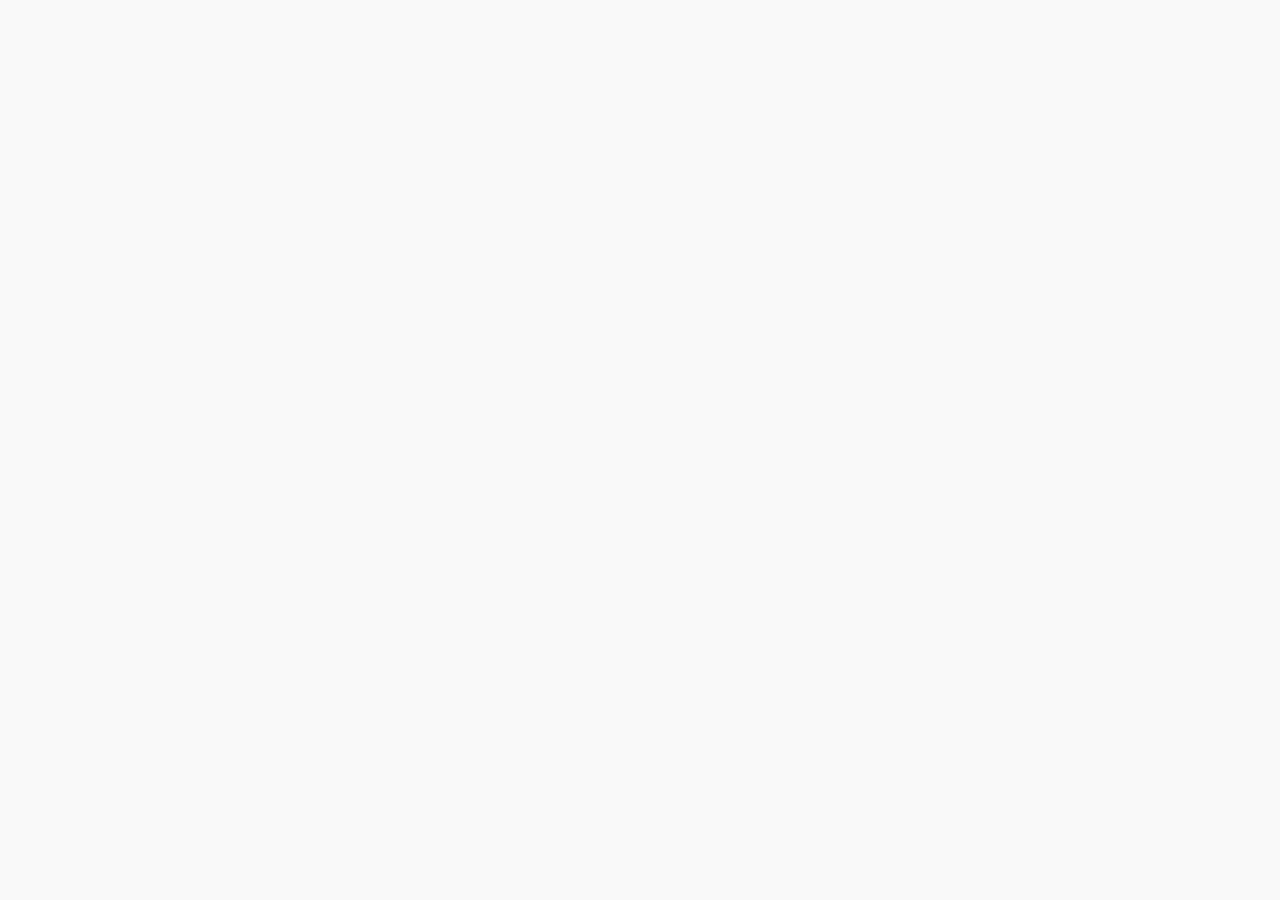
==== index.html @ 77c81c11 "Update index.html" ====
<!DOCTYPE html>
<html lang="es">
    <head>
        <meta charset="utf-8" />
        <meta name="viewport" content="width=device-width, initial-scale=1.0" />
        <title>Catalina Rivera | Portafolio</title>
        <link rel="shortcut icon" type="image/x-icon" href="img/faviconb.ico" />
        <link rel="stylesheet" href="https://cdn.jsdelivr.net/npm/bootstrap@5.0.0/dist/css/bootstrap.min.css" />
        <link href="styles.css" rel="stylesheet" type="text/css" />

    </head>
    <body>
        <div class="loadingcontainer bg-light">
            <div class="row">
                <div class="col-12">
                    <div class="loader">
                        <div class="circle"></div>
                        <div class="circle"></div>
                    </div>
                </div>
            </div>
        </div>
        <main>
            <div class="row bg-light w-100 m-0">
                <!-- Navegador -->
                <div class="col-md-3 px-0">
                    <nav class="w-25 navbar navbar-expand-lg navbar-light flex-column position-fixed">
                        <div class="navbar-links">
                            <a class="navbar-brand px-3 pt-5" href="index.html"><img src="img/Logo.svg" alt="Logo" title="Logo" height="100" class="d-block mx-auto" /></a>
                            <ul class="navbar-nav flex-column pt-5 mt-5 text-center">
                                <li class="nav-item">
                                    <a class="nav-link text-white" href="#">Inicio</a>
                                </li>
                                <li class="nav-item mt-4">
                                    <a class="nav-link text-white" href="#portafolio">Portafolio</a>
                                </li>
                                <li class="nav-item mt-4">
                                    <a class="nav-link text-white" href="#acerca-de-mi">Acerca de mi</a>
                                </li>
                                <li class="nav-item mt-4">
                                    <a class="nav-link text-white" href="#contacto">Contacto</a>
                                </li>
                            </ul>
                            <div class="container contact-icons mt-5">
                                <div class="row py-4 justify-content-center">
                                    <span class="col-2 mx-auto mx-lg-3">
                                        <a href="https://www.behance.net/catarialcazar">
                                            <img src="Recursos/icons/behance.svg" height="30px" width="30px" />
                                        </a>
                                    </span>
                                    <span class="col-2 mx-auto mx-lg-3">
                                        <a href="https://www.instagram.com/meltinaut/">
                                            <img src="Recursos/icons/instagram.svg" height="30px" width="30px" />
                                        </a>
                                    </span>
                                    <span class="col-2 mx-auto mx-lg-3">
                                        <a href="https://www.linkedin.com/in/catarialcazar/">
                                            <img src="Recursos/icons/linkedin.svg" height="30px" width="30px" />
                                        </a>
                                    </span>
                                </div>
                            </div>
                        </div>
                    </nav>
                </div>
                <div class="col p-0">
                    <!-- Header -->
                    <header class="header-container position-relative overflow-hidden">
                        <div class="banner-effect ms-5">
                            <img src="img/slide1.png" alt="banner-image" class="p_img" />
                            <h2 class="display-1 text-white">
                                Hola!<br />
                                Soy <span class="inline">Catari</span>
                            </h2>
                            <a class="page-scroll btn btn-outline-light btn-lg" href="https://drive.google.com/uc?id=1ZjYG-HE2yk3yguzN9bn10FJ-uehwnJP6&export=download">Descargar Cv</a>
                        </div>
                    </header>

                    <!-- Portafolio -->
                    <section>
                        <div class="container">
                            <h2 class="bullet-custom"></h2>
                            <h2 class="display-4 mt-5 ms-5 ps-2">Portafolio</h2>
                            <hr />
                            <div id="portafolio" class="row ps-3">
                                <div class="col-lg-4 col-md-12 mb-4 mb-lg-0">
                                    <div class="transition mb-4">
                                        <div class="btn p-0 position-relative" data-bs-toggle="modal" data-bs-target="#modal-trabajo-1">
                                            <img src="img/cover1.png" class="w-100 shadow-1-strong rounded" />
                                            <div class="overlay-transition">
                                                <div class="overlay-inner-transition">
                                                    <h5 class="mb-0 text-white">Küwü</h5>
                                                    <p>Branding/Diseño de marca</p>
                                                </div>
                                            </div>
                                        </div>
                                    </div>

                                    <div class="transition mb-4">
                                        <div class="btn p-0 position-relative" data-bs-toggle="modal" data-bs-target="#modal-trabajo-2">
                                            <img src="img/cover2.png" class="w-100 shadow-1-strong rounded" />
                                            <div class="overlay-transition">
                                                <div class="overlay-inner-transition">
                                                    <h5 class="mb-0 text-white">La Pecera</h5>
                                                    <p>Cómic animado</p>
                                                </div>
                                            </div>
                                        </div>
                                    </div>
                                </div>

                                <div class="col-lg-4 mb-4 mb-lg-0">
                                    <div class="transition mb-4">
                                        <div class="btn p-0 position-relative" data-bs-toggle="modal" data-bs-target="#modal-trabajo-3">
                                            <img src="img/cover3.png" class="w-100 shadow-1-strong rounded" />
                                            <div class="overlay-transition">
                                                <div class="overlay-inner-transition">
                                                    <h5 class="mb-0 text-white">Factory Nine</h5>
                                                    <p>Diseño de packaging</p>
                                                </div>
                                            </div>
                                        </div>
                                    </div>

                                    <div class="transition mb-4">
                                        <div class="btn p-0 position-relative" data-bs-toggle="modal" data-bs-target="#modal-trabajo-4">
                                            <img src="img/cover4.png" class="w-100 shadow-1-strong rounded" />
                                            <div class="overlay-transition">
                                                <div class="overlay-inner-transition">
                                                    <h5 class="mb-0 text-white">Factory Nine</h5>
                                                    <p>Motion graphics y redes sociales</p>
                                                </div>
                                            </div>
                                        </div>
                                    </div>
                                </div>

                                <div class="col-lg-4 mb-4 mb-lg-0">
                                    <div class="transition mb-4">
                                        <div class="btn p-0 position-relative" data-bs-toggle="modal" data-bs-target="#modal-trabajo-5">
                                            <img src="img/cover5.jpg" class="w-100 shadow-1-strong rounded" />
                                            <div class="overlay-transition">
                                                <div class="overlay-inner-transition">
                                                    <h5 class="mb-0 text-white">Proyecto editorial</h5>
                                                    <p>e infografías</p>
                                                </div>
                                            </div>
                                        </div>
                                    </div>

                                    <div class="transition mb-4">
                                        <div class="btn p-0 position-relative" data-bs-toggle="modal" data-bs-target="#modal-trabajo-6">
                                            <img src="img/cover6.png" class="w-100 shadow-1-strong rounded" />
                                            <div class="overlay-transition">
                                                <div class="overlay-inner-transition">
                                                    <h5 class="mb-0 text-white">Ilustraciones</h5>
                                                    <p>y proyectos personales</p>
                                                </div>
                                            </div>
                                        </div>
                                    </div>
                                </div>
                            </div>
                        </div>
                    </section>

                    <!-- Modal para el trabajo 1 -->
                    <div class="modal fade" id="modal-trabajo-1" tabindex="-1" aria-labelledby="modal-trabajo-1-label" aria-hidden="true">
                        <div class="modal-dialog modal-lg">
                            <div class="modal-content">
                                <div class="modal-header">
                                    <h4 class="modal-title display-6" id="modal-trabajo-1-label">Küwü - Manos con memoria</h4>
                                    <button type="button" class="btn-close" data-bs-dismiss="modal" aria-label="Close"></button>
                                </div>
                                <div class="container modal-body p-5">
                                    <div class="row">
                                        <div class="col-md-6">
                                            <img src="img/cover1.png" class="img-fluid" alt="Trabajo 1" />
                                        </div>
                                        <div class="col-md-6">
                                            <h5 class="my-1 text-muted">Proyecto editorial universitario</h5>

                                            <p class="text">
                                                Trabajo desarrollado a partir de la marca de alfarería nativa mapuche Küwü (ex Antü). A partir de los requerimientos expuestos por la emprendedora, se desarrolla una propuesta de identidad de
                                                marca. A continuación se muestran las piezas del proyecto en las que se tuvo mayor incidencia.
                                            </p>
                                        </div>
                                    </div>
                                    <h5 class="my-4 text-muted">Imágenes del proyecto</h5>

                                    <div class="mb-3">
                                        <img src="img/001.png" class="img-fluid" alt="Trabajo 1 Imagen 1" />
                                    </div>
                                    <div class="mb-3">
                                        <img src="img/002.png" class="img-fluid" alt="Trabajo 1 Imagen 2" />
                                    </div>
                                </div>
                            </div>
                        </div>
                    </div>

                    <div class="modal fade" id="modal-trabajo-2" tabindex="-1" aria-labelledby="modal-trabajo-2-label" aria-hidden="true">
                        <div class="modal-dialog modal-lg">
                            <div class="modal-content">
                                <div class="modal-header">
                                    <h4 class="modal-title display-6" id="modal-trabajo-2-label">La Pecera</h4>
                                    <button type="button" class="btn-close" data-bs-dismiss="modal" aria-label="Close"></button>
                                </div>
                                <div class="container modal-body p-5">
                                    <div class="row">
                                        <div class="col-md-6">
                                            <video width="100%" autoplay muted loop>
                                                <source src="img/003.mp4" type="video/mp4" />
                                                Your browser does not support the video tag.
                                            </video>
                                        </div>
                                        <div class="col-md-6">
                                            <h5 class="my-1 text-muted">Proyecto de cómic universitario</h5>

                                            <p class="text">
                                                Trabajo desarrollado a partir de los conceptos de ficción y no-ficción, a través de los que se buscó expresar la perspectiva personal de lo vivido durante el 2020 en pandemia, representado en
                                                un cómic con elementos animados.
                                            </p>
                                        </div>
                                    </div>
                                    <h5 class="my-4 text-muted">Imágenes del proyecto</h5>

                                    <div class="mb-3">
                                        <video width="100%" autoplay muted loop>
                                            <source src="img/004.mp4" type="video/mp4" />
                                            Your browser does not support the video tag.
                                        </video>
                                    </div>
                                    <div class="mb-3">
                                        <video width="100%" autoplay muted loop>
                                            <source src="img/005.mp4" type="video/mp4" />
                                            Your browser does not support the video tag.
                                        </video>
                                    </div>
                                    <div class="mb-3">
                                        <video width="100%" autoplay muted loop>
                                            <source src="img/006.mp4" type="video/mp4" />
                                            Your browser does not support the video tag.
                                        </video>
                                    </div>
                                    <div class="mb-3">
                                        <img src="img/007.png" class="img-fluid" alt="Trabajo 1 Imagen 2" />
                                    </div>
                                </div>
                            </div>
                        </div>
                    </div>

                    <div class="modal fade" id="modal-trabajo-3" tabindex="-1" aria-labelledby="modal-trabajo-3-label" aria-hidden="true">
                        <div class="modal-dialog modal-lg">
                            <div class="modal-content">
                                <div class="modal-header">
                                    <h4 class="modal-title display-6" id="modal-trabajo-3-label">Práctica en Factory Nine</h4>
                                    <button type="button" class="btn-close" data-bs-dismiss="modal" aria-label="Close"></button>
                                </div>
                                <div class="container modal-body p-5">
                                    <div class="row">
                                        <div class="col-md-6">
                                            <video width="100%" autoplay muted loop>
                                                <source src="img/008.mp4" type="video/mp4" />
                                                Your browser does not support the video tag.
                                            </video>
                                        </div>
                                        <div class="col-md-6">
                                            <h5 class="my-1 text-muted">Rediseños de packaging</h5>

                                            <p class="text">
                                                Trabajos desarrollados durante mi práctica laboral en el área de marketing y comunicaciones de Factory Nine. Se me encargó rediseños para packaging de helados/postres, stickers para sellar
                                                productos o distinguir el producto en casos festivos, y el diseño de bolsas de papel parte de un convenio con Rappi. Se espera que en un futuro cercano estos packaging inicien su circulación.
                                            </p>
                                        </div>
                                    </div>
                                    <h5 class="my-4 text-muted">Imágenes del proyecto</h5>

                                    <div class="mb-3">
                                        <img src="img/010.png" class="img-fluid" alt="Trabajo 1 Imagen 1" />
                                    </div>
                                    <div class="mb-3">
                                        <img src="img/009.png" class="img-fluid" alt="Trabajo 1 Imagen 1" />
                                    </div>
                                </div>
                            </div>
                        </div>
                    </div>

                    <div class="modal fade" id="modal-trabajo-4" tabindex="-1" aria-labelledby="modal-trabajo-4-label" aria-hidden="true">
                        <div class="modal-dialog modal-lg">
                            <div class="modal-content">
                                <div class="modal-header">
                                    <h4 class="modal-title display-6" id="modal-trabajo-4-label">Práctica en Factory Nine</h4>
                                    <button type="button" class="btn-close" data-bs-dismiss="modal" aria-label="Close"></button>
                                </div>
                                <div class="container modal-body p-5">
                                    <div class="row">
                                        <div class="col-md-6">
                                            <img src="img/cover4.png" class="img-fluid" alt="Trabajo 1 Imagen 1" />
                                        </div>
                                        <div class="col-md-6">
                                            <h5 class="my-1 text-muted">Motion graphics y redes sociales</h5>

                                            <p class="text">
                                                Trabajos desarrollados durante mi práctica laboral en el área de marketing y comunicaciones de Factory Nine. Se me encargó el desarrollo de contenido gráfico para redes sociales, con un
                                                enfásis en videos, animación y motion graphics; además de crear una cortina con el logo de la empresa animado, para ser colocado al final de futuros videos, publicidad o comunicados. <br />
                                                A continuación se encuentra un video compilatorio de los trabajos destacados.
                                            </p>
                                        </div>
                                    </div>
                                    <h5 class="my-4 text-muted">Video del proyecto</h5>

                                    <div class="mb-3">
                                        <div class="container col-12 ratio ratio-16x9">
                                            <iframe src="https://drive.google.com/file/d/1t39yCwUgyTmv0RSAk0nbfWg_qdiB8z0e/preview" allow="autoplay"></iframe>
                                        </div>
                                    </div>
                                </div>
                            </div>
                        </div>
                    </div>

                    <div class="modal fade" id="modal-trabajo-5" tabindex="-1" aria-labelledby="modal-trabajo-5-label" aria-hidden="true">
                        <div class="modal-dialog modal-lg">
                            <div class="modal-content">
                                <div class="modal-header">
                                    <h4 class="modal-title display-6" id="modal-trabajo-5-label">Otros proyectos destacados</h4>
                                    <button type="button" class="btn-close" data-bs-dismiss="modal" aria-label="Close"></button>
                                </div>
                                <div class="container modal-body p-5">
                                    <div class="row">
                                        <div class="col-md-6">
                                            <img src="img/cover5.jpg" class="img-fluid" alt="Trabajo 1" />
                                        </div>
                                        <div class="col-md-6">
                                            <h5 class="my-1 text-muted">Proyecto editorial universitario</h5>

                                            <p class="text">
                                                Trabajo desarrollado a partir del concepto de “proyección”. Se ideó una trama/concepto de ciencia ficción, imaginando un futuro lejano pero no imposible, en que la humanidad se ve obligada a
                                                abandonar su hogar, ahora inhabitable, para adentrarse en lo desconocido. A partir de esto se desarrolló un esbozo del diseño editorial e ilustraciones que tendría este hipotético libro.
                                            </p>
                                        </div>
                                    </div>
                                    <h5 class="my-4 text-muted">Imágenes del proyecto</h5>
                                    <div class="mb-3">
                                        <img src="img/012.png" class="img-fluid" alt="Trabajo 1 Imagen 1" />
                                    </div>
                                    <div class="mb-3">
                                        <img src="img/013.png" class="img-fluid" alt="Trabajo 1 Imagen 1" />
                                    </div>
                                    <h5 class="my-4 text-muted">infografías</h5>
                                    <div class="mb-3">
                                        <img src="img/015.jpg" class="img-fluid" alt="Trabajo 1 Imagen 2" />
                                    </div>
                                    <div class="mb-3">
                                        <img src="img/016.png" class="img-fluid" alt="Trabajo 1 Imagen 2" />
                                    </div>
                                </div>
                            </div>
                        </div>
                    </div>

                    <div class="modal fade" id="modal-trabajo-6" tabindex="-1" aria-labelledby="modal-trabajo-6-label" aria-hidden="true">
                        <div class="modal-dialog modal-lg">
                            <div class="modal-content">
                                <div class="modal-header">
                                    <h4 class="modal-title display-6" id="modal-trabajo-6-label">Ilustraciones y más</h4>
                                    <button type="button" class="btn-close" data-bs-dismiss="modal" aria-label="Close"></button>
                                </div>
                                <div class="container modal-body p-5">
                                    <div class="row">
                                        <div class="col-md-6">
                                            <video width="100%" autoplay muted loop>
                                                <source src="img/017.mp4" type="video/mp4" />
                                                Your browser does not support the video tag.
                                            </video>
                                        </div>
                                        <div class="col-md-6">
                                            <p class="text">
                                                Trabajos desarrollados durante mi tiempo libre, con conceptos y personajes propios. Varían desde trabajos universitarios como diseño de personajes, algunas ilustraciones análogas y digitales,
                                                y un par de ejemplos de mis proyectos personales, que consisten principalmente de extractos de videos musicales reimaginados y reanimados con mis personajes.
                                            </p>
                                        </div>
                                    </div>
                                    <h5 class="my-4 text-muted">Imágenes del proyecto</h5>
                                    <div class="mb-3">
                                        <img src="img/019.png" class="img-fluid" alt="Trabajo 1 Imagen 2" />
                                    </div>
                                    <div class="mb-3">
                                        <img src="img/018.jpg" class="img-fluid" alt="Trabajo 1 Imagen 2" />
                                    </div>
                                    <div class="mb-3">
                                        <img src="img/020.png" class="img-fluid" alt="Trabajo 1 Imagen 2" />
                                    </div>
                                    <div class="mb-3">
                                        <img src="img/022.png" class="img-fluid" alt="Trabajo 1 Imagen 2" />
                                    </div>
                                    <div class="mb-3">
                                        <div class="container col-12 ratio ratio-16x9">
                                            <iframe src="https://drive.google.com/file/d/17O5859XUB6R3ffR7wSGOPlQOO7heVIp6/preview" allow="autoplay"></iframe>
                                        </div>
                                    </div>
                                    <div class="mb-3">
                                        <div class="container col-12 ratio ratio-16x9">
                                            <iframe src="https://drive.google.com/file/d/1EqAM3IgO2qhwOR9n1rZfqKi3NkHud9KW/preview" allow="autoplay"></iframe>
                                        </div>
                                    </div>
                                </div>
                            </div>
                        </div>
                    </div>

                    <!-- Acerca de mi -->
                    <section id="acerca-de-mi" class="px-5 my-5">
                        <div class="container">
                            <div class="row">
                                <div class="col-md-4">
                                    <img src="img/foto-perfil.png" alt="Foto de perfil" class="img-fluid rounded" />
                                </div>
                                <div class="col-md-8 ps-5">
                                    <h2 class="bullet-custom2"></h2>
                                    <h2 class="display-4 ps-5">Acerca de mi</h2>
                                    <hr />
                                    <p class="ps-5 pe-2">
                                        Estudiante de Diseño con mención en Visualidad y Medios. Formada en la creación de productos digitales y su implementación física o audiovisual.
                                        <br />
                                        Tengo un gran interés en el diseño web y la ilustración, siempre estoy dispuesta a aprender nuevas técnicas e incursionar en nuevas áreas de la disciplina.
                                    </p>
                                </div>
                            </div>
                        </div>
                        <div class="container p-5">
                            <div class="row">
                                <div class="col-md-5">
                                    <h4>Formación</h4>
                                    <h5>2019 - Actualidad</h5>
                                    <p>
                                        Diseño, mención en Visualidad y Medios.<br />
                                        Universidad de Chile
                                    </p>
                                </div>
                                <div class="col-md-7">
                                    <h4>Experiencia</h4>
                                    <h5>Enero - Marzo 2023</h5>
                                    <p>
                                        Práctica laboral en el área de marketing y comunicaciones de Factory Nine.<br />
                                        Responsable del rediseño de packagings y de la creación de piezas gráficas asociadas a diferentes campañas publicitarias.
                                    </p>
                                </div>
                            </div>
                        </div>
                    </section>

                    <!-- Contacto -->
                    <section class="col text-white mb-5 px-4" id="contacto">
                        <div class="col-md-11 bg-custom">
                            <div class="container">
                                <div class="row">
                                    <div class="col-lg-6 pt-5">
                                        <img src="img/foto-footer.gif" class="d-block img-fluid p-1" />
                                    </div>
                                    <div class="col-lg-6">
                                        <div class="col-12 my-auto">
                                            <h2 class="bullet-custom3"></h2>
                                            <h1 class="display-3 pt-3">Contacto</h1>
                                            <hr id="hr2" />
                                            <div class="justify-content-center pe-5">
                                                <p>¿Tienes un proyecto increíble en mente? ¿Quizás una idea que aún no toma forma? Comunícate conmigo y lo resolveremos juntos!</p>
                                                <br />
                                                <a class="row" href="https://api.whatsapp.com/send/?phone=%2B56997133514&text=Hola%21%20Vengo%20de%20tu%20portafolio&app_absent=0">
                                                    <img class="col-2" src="Recursos/icons/whatsapp.svg" height="45px" width="50px" />
                                                    <h6 class="col pt-2">+569 97133514</h6>
                                                </a>
                                                <a class="row mt-4" href="mailto:catyrivera2000@gmail.com?subject=Acerca%20de%20tu%20portafolio">
                                                    <img class="col-2" src="Recursos/icons/envelope.svg" height="37px" width="50px" />
                                                    <h6 class="col pt-1">catari.alcazar@gmail.com</h6>
                                                </a>
                                            </div>
                                        </div>
                                    </div>
                                </div>
                            </div>
                        </div>
                    </section>
                </div>
            </div>
        </main>
        <script src="scripts.js"></script>
    </body>
</html>
---- styles.css ----
/*--------------------------------------------------------------
# Loading screen
--------------------------------------------------------------*/
main {
    opacity: 0;
    display: none;
    transition: opacity 2s ease-in;
}

.loadingcontainer {
    display: flex;
    height: 100vh;
    justify-content: center;
    align-items: center;
}

.loader {
    animation: rotate 3s linear infinite;
    height: 50px;
    transform-origin: bottom center;
    position: absolute;
}

@keyframes rotate {
    to {
        transform: rotate(360deg);
    }
}

.circle {
    animation: grow 1.5s linear infinite;
    background-color: #9bb2f2;
    border-radius: 50%;
    display: inline-block;
    margin: -10px;
    height: 40px;
    width: 40px;
    transform: scale(0);
}

.circle:nth-of-type(2) {
    animation-delay: 0.75s;
    background-color: #f0809e;
}

@keyframes grow {
    50% {
        transform: scale(1);
    }
}
/*--------------------------------------------------------------
# General
--------------------------------------------------------------*/
@font-face {
    font-family: "Allenoire";
    src: url("Recursos/fonts/AllenoireFont.otf");
}

@font-face {
    font-family: "Gotham";
    src: url("Recursos/fonts/GothamMedium.ttf");
}

@font-face {
    font-family: "Gothambold";
    src: url("Recursos/fonts/GothamBold.ttf");
}

@font-face {
    font-family: "Gothambolditalic";
    src: url("Recursos/fonts/GothamBoldItalic.ttf");
}

:root {
    --bs-font-sans-serif: "Allenoire" !important;
}

body {
    color: #414656;
}

p {
    font-family: "Gotham";
    text-align: justify;
}

h2 {
    color: #9db6f1;
}

a {
    color: #fff;
    text-decoration: none;
    font: 1.5rem "Gothambold";
}

a:hover {
    color: #f2a0ae !important;
}

/*****************************************/
/*         Titles decoration             */
/*****************************************/

.bullet-custom,
.bullet-custom2,
.bullet-custom3 {
    display: list-item;
    list-style-type: "✦";
    width: 10%;
    position: relative;
    top: 9rem;
    left: 3rem;
    z-index: 20;
}

.bullet-custom2 {
    top: 6.5rem;
    left: 2.5rem;
    z-index: 20;
}

.bullet-custom3 {
    top: 7.5rem;
    left: -0.5rem;
    z-index: 20;
    color: #fff;
}

.bullet-custom,
.bullet-custom2,
.bullet-custom3::marker {
    font-size: 3rem;
}

hr {
    border: 2px solid #9db6f1;
    opacity: 1;
    width: 25rem;
    margin: 0;
    margin-bottom: 5rem;
    margin-left: 3rem;
    border-radius: 5px;
}

#hr2 {
    border: 2px solid #fff;
    opacity: 1;
    width: 25rem;
    margin: 0;
    margin-bottom: 2.5rem;
    border-radius: 5px;
}

/*--------------------------------------------------------------
# Navigation
--------------------------------------------------------------*/
.navbar-links {
    display: flex;
    flex-direction: column;
    align-items: center;
}

.navbar {
    height: 100vh;
    background-color: #9db6f1;
}

@media (max-width: 61.999rem) {
    .offcanvas-collapse {
        position: fixed;
        top: 3.5rem; /* Height of navbar */
        bottom: 0;
        left: 100%;
        width: 100%;
        overflow-y: auto;
        visibility: hidden;
        transition: transform 0.3s ease-in-out, visibility 0.3s ease-in-out;
    }
    .offcanvas-collapse.open {
        visibility: visible;
        transform: translateX(-100%);
    }
}

/*--------------------------------------------------------------
# Header
--------------------------------------------------------------*/
.header-container {
    background-image: url(img/Header-bg.png);
    background-size: cover;
    height: 100vh;
    padding-top: 12vh;
}

.banner-effect h2 {
    position: absolute;
    top: 7rem;
    left: 5vw;
    z-index: 10;
    animation-duration: 1.2s;
    animation-fill-mode: both;
    animation-name: slideInRight;
}

.banner-effect .p_img {
    display: block;
    width: auto;
    height: 46vw;
    position: absolute;
    top: 1.875rem;
    right: 1.25rem;
    z-index: 20;
    animation-duration: 1.2s;
    animation-fill-mode: both;
    animation-name: fadeInLeft;
}

.banner-effect .page-scroll {
    display: block;
    position: absolute;
    letter-spacing: 0.313rem;
    top: 22rem;
    left: 12%;
    background-color: #fff;
    color: #9db6f1;
    z-index: 10;
    animation-duration: 1.2s;
    animation-fill-mode: both;
    animation-name: slideInRight;
}

.banner-effect .page-scroll:hover {
    color: #f2a0ae;
}

/*****************************************/
/*             Animation                 */
/*****************************************/
@-webkit-keyframes fadeInLeft {
    from {
        opacity: 0;
        -webkit-transform: translate3d(-100%, 0, 0);
        transform: translate3d(-100%, 0, 0);
    }

    to {
        opacity: 1;
        -webkit-transform: translate3d(0, 0, 0);
        transform: translate3d(0, 0, 0);
    }
}

@keyframes fadeInLeft {
    from {
        opacity: 0;
        -webkit-transform: translate3d(-100%, 0, 0);
        transform: translate3d(-100%, 0, 0);
    }

    to {
        opacity: 1;
        -webkit-transform: translate3d(0, 0, 0);
        transform: translate3d(0, 0, 0);
    }
}

.fadeInLeft {
    -webkit-animation-name: fadeInLeft;
    animation-name: fadeInLeft;
}

@-webkit-keyframes slideInRight {
    from {
        opacity: 0;
        -webkit-transform: translate3d(100%, 0, 0);
        transform: translate3d(100%, 0, 0);
        visibility: visible;
    }

    to {
        opacity: 1;
        -webkit-transform: translate3d(0, 0, 0);
        transform: translate3d(0, 0, 0);
    }
}

@keyframes slideInRight {
    from {
        opacity: 0;
        -webkit-transform: translate3d(100%, 0, 0);
        transform: translate3d(100%, 0, 0);
        visibility: visible;
    }

    to {
        opacity: 1;
        -webkit-transform: translate3d(0, 0, 0);
        transform: translate3d(0, 0, 0);
    }
}

.slideInRight {
    -webkit-animation-name: slideInRight;
    animation-name: slideInRight;
}

/*****************************************/
/*           Highlight style             */
/*****************************************/

.inline {
    position: relative;
}
.inline:after {
    content: "";
    display: inline-block;
    position: absolute;
    width: calc(100% + 8px);
    height: 100%;
    z-index: -1;
    transform: rotate(-2deg);
    top: 0;
    left: 0;
    background: linear-gradient(to top, #fe9dba 50%, transparent 50%);
    animation: 0.5s highlight 1.8s 1 normal forwards;
    opacity: 0;
}

@keyframes highlight {
    0% {
        width: 0;
    }

    20% {
        width: 0;
    }

    100% {
        width: 100%;
        opacity: 1;
    }
}

/*--------------------------------------------------------------
# Portfolio gallery
--------------------------------------------------------------*/
.overlay-inner-transition p {
    text-align: center;
}

.overlay-transition::before {
    position: absolute;
    content: "";
    height: 100%;
    width: 100%;
    border-radius: 0.313rem;
    background: #9db6f1;
    left: 0;
    top: 0;
    -webkit-transform: scaleX(0);
    transform: scaleX(0);
    -webkit-transform-origin: left;
    transform-origin: left;
    transition: 0.2s ease-in;
}

.overlay-transition::after {
    position: absolute;
    content: "";
    height: 100%;
    width: 100%;
    border-radius: 0.313rem;
    background: #f2a0ae;
    left: 0;
    top: 0;
    -webkit-transform: scaleX(0);
    transform: scaleX(0);
    -webkit-transform-origin: left;
    transform-origin: left;
    transition: 0.2s ease-in;
}

.overlay-transition .overlay-inner-transition {
    position: absolute;
    left: 0;
    right: 0;
    top: 50%;
    -webkit-transform: translateY(-50%);
    transform: translateY(-50%);
    z-index: 1;
}

.overlay-transition .overlay-inner-transition h5 {
    -webkit-transform: translateX(-2.5rem);
    transform: translateX(-2.5rem);
    opacity: 0;
    transition: 0.2s ease;
    transition-delay: 0s;
}

.overlay-transition .overlay-inner-transition p {
    color: #fff;
    -webkit-transform: translateX(-1rem);
    transform: translateX(-1rem);
    opacity: 0;
    transition: 0.2s ease;
    transition-delay: 0s;
}

.transition:hover .overlay-transition::before {
    -webkit-transform: scaleX(1);
    transform: scaleX(1);
}

.transition:hover .overlay-transition::after {
    -webkit-transform: scaleX(1);
    transform: scaleX(1);
    transition-delay: 0.3s;
}

.transition:hover .overlay-inner-transition h5 {
    -webkit-transform: translateX(0);
    transform: translateX(0);
    opacity: 1;
    transition-delay: 0.4s;
}

.transition:hover .overlay-inner-transition p {
    -webkit-transform: translateX(0);
    transform: translateX(0);
    opacity: 1;
    transition-delay: 0.5s;
}

/*--------------------------------------------------------------
# About me
--------------------------------------------------------------*/
.col-md-4 > img {
    width: 90%;
    padding-top: 20%;
}

h4 {
    font: 2rem "Gothambold";
    color: #f2a0ae;
    margin-bottom: 2.5rem;
}

h5 {
    font-family: "Gothambolditalic";
}

/*--------------------------------------------------------------
# Contact
--------------------------------------------------------------*/

.bg-custom {
    margin: auto;
    background-image: url(img/contact-bg.png);
    background-repeat: no-repeat;
    border-radius: 40px;
}

h6 {
    font-size: 1.4rem;
}
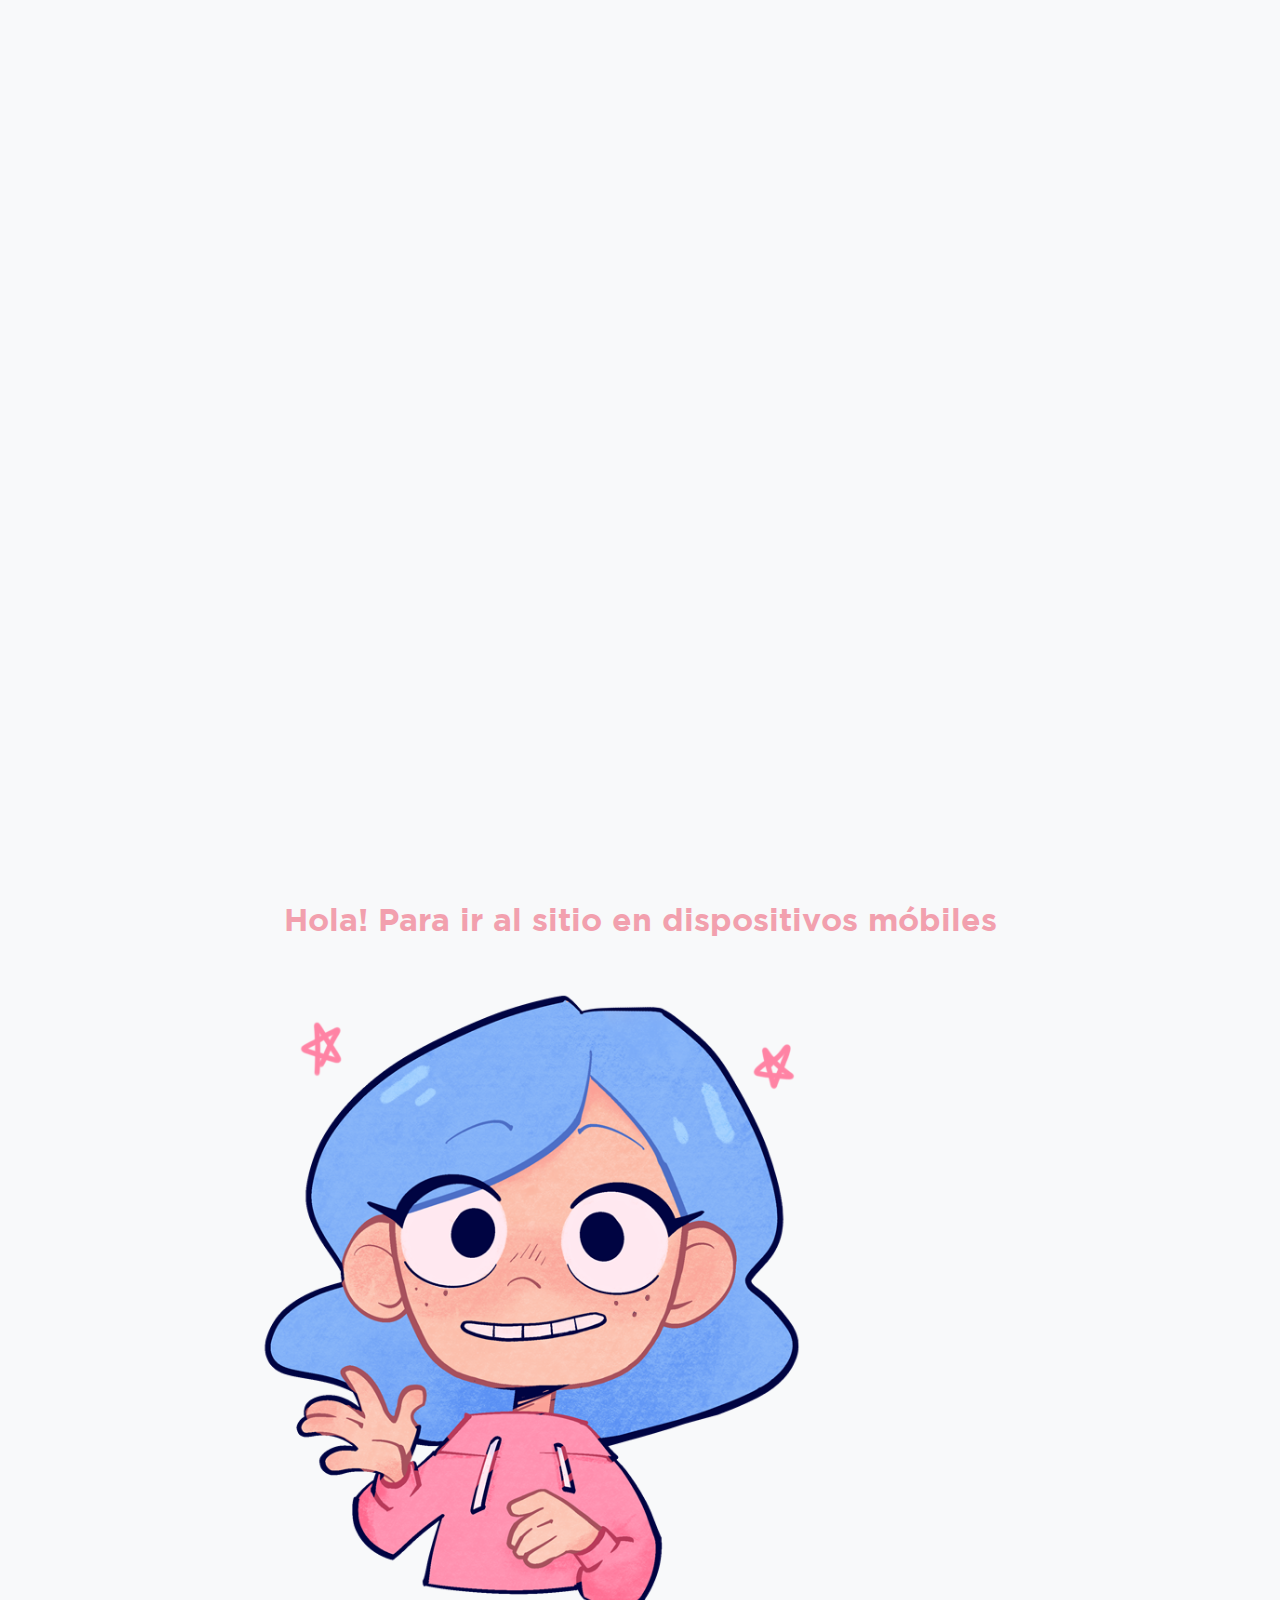
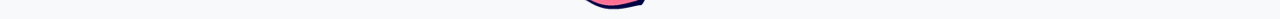
==== commit ea17e650: "Add files via upload" ====
--- a/index.html
+++ b/index.html
@@ -9,8 +9,8 @@
         <link href="styles.css" rel="stylesheet" type="text/css" />
 
     </head>
-    <body>
-        <div class="loadingcontainer bg-light">
+    <body class="bg-light">
+        <div class="loadingcontainer">
             <div class="row">
                 <div class="col-12">
                     <div class="loader">
@@ -20,11 +20,18 @@
                 </div>
             </div>
         </div>
+        <div class="hidepc">
+        <div class="container text-center">
+            <h4>Hola! Para ir al sitio en dispositivos móbiles</h4>
+            <img src="img/imgmobile.png" alt="mobile-img" style="width: 50%;"/>
+            <a class="cv-btn btn btn-outline-light btn-lg" href="mobile.html">✦ Ingresa aquí ✦</a>
+        </div>
+        </div>
         <main>
-            <div class="row bg-light w-100 m-0">
+            <div class="row w-100 m-0">
                 <!-- Navegador -->
-                <div class="col-md-3 px-0">
-                    <nav class="w-25 navbar navbar-expand-lg navbar-light flex-column position-fixed">
+                <div class="col-2 px-0">
+                    <nav class="w-auto navbar navbar-expand-lg navbar-light flex-column position-fixed">
                         <div class="navbar-links">
                             <a class="navbar-brand px-3 pt-5" href="index.html"><img src="img/Logo.svg" alt="Logo" title="Logo" height="100" class="d-block mx-auto" /></a>
                             <ul class="navbar-nav flex-column pt-5 mt-5 text-center">
@@ -63,7 +70,7 @@
                         </div>
                     </nav>
                 </div>
-                <div class="col p-0">
+                <div class="col-10 p-0">
                     <!-- Header -->
                     <header class="header-container position-relative overflow-hidden">
                         <div class="banner-effect ms-5">
@@ -72,99 +79,97 @@
                                 Hola!<br />
                                 Soy <span class="inline">Catari</span>
                             </h2>
-                            <a class="page-scroll btn btn-outline-light btn-lg" href="https://drive.google.com/uc?id=1ZjYG-HE2yk3yguzN9bn10FJ-uehwnJP6&export=download">Descargar Cv</a>
+                            <a class="page-scroll btn btn-outline-light btn-lg py-0" href=#portafolio>▼</a>
                         </div>
                     </header>
 
                     <!-- Portafolio -->
-                    <section>
-                        <div class="container">
-                            <h2 class="bullet-custom"></h2>
-                            <h2 class="display-4 mt-5 ms-5 ps-2">Portafolio</h2>
-                            <hr />
-                            <div id="portafolio" class="row ps-3">
-                                <div class="col-lg-4 col-md-12 mb-4 mb-lg-0">
-                                    <div class="transition mb-4">
-                                        <div class="btn p-0 position-relative" data-bs-toggle="modal" data-bs-target="#modal-trabajo-1">
-                                            <img src="img/cover1.png" class="w-100 shadow-1-strong rounded" />
-                                            <div class="overlay-transition">
-                                                <div class="overlay-inner-transition">
-                                                    <h5 class="mb-0 text-white">Küwü</h5>
-                                                    <p>Branding/Diseño de marca</p>
-                                                </div>
-                                            </div>
-                                        </div>
-                                    </div>
-
-                                    <div class="transition mb-4">
-                                        <div class="btn p-0 position-relative" data-bs-toggle="modal" data-bs-target="#modal-trabajo-2">
-                                            <img src="img/cover2.png" class="w-100 shadow-1-strong rounded" />
-                                            <div class="overlay-transition">
-                                                <div class="overlay-inner-transition">
-                                                    <h5 class="mb-0 text-white">La Pecera</h5>
-                                                    <p>Cómic animado</p>
-                                                </div>
-                                            </div>
-                                        </div>
-                                    </div>
-                                </div>
-
-                                <div class="col-lg-4 mb-4 mb-lg-0">
-                                    <div class="transition mb-4">
-                                        <div class="btn p-0 position-relative" data-bs-toggle="modal" data-bs-target="#modal-trabajo-3">
-                                            <img src="img/cover3.png" class="w-100 shadow-1-strong rounded" />
-                                            <div class="overlay-transition">
-                                                <div class="overlay-inner-transition">
-                                                    <h5 class="mb-0 text-white">Factory Nine</h5>
-                                                    <p>Diseño de packaging</p>
-                                                </div>
-                                            </div>
-                                        </div>
-                                    </div>
-
-                                    <div class="transition mb-4">
-                                        <div class="btn p-0 position-relative" data-bs-toggle="modal" data-bs-target="#modal-trabajo-4">
-                                            <img src="img/cover4.png" class="w-100 shadow-1-strong rounded" />
-                                            <div class="overlay-transition">
-                                                <div class="overlay-inner-transition">
-                                                    <h5 class="mb-0 text-white">Factory Nine</h5>
-                                                    <p>Motion graphics y redes sociales</p>
-                                                </div>
-                                            </div>
-                                        </div>
-                                    </div>
-                                </div>
-
-                                <div class="col-lg-4 mb-4 mb-lg-0">
-                                    <div class="transition mb-4">
-                                        <div class="btn p-0 position-relative" data-bs-toggle="modal" data-bs-target="#modal-trabajo-5">
-                                            <img src="img/cover5.jpg" class="w-100 shadow-1-strong rounded" />
-                                            <div class="overlay-transition">
-                                                <div class="overlay-inner-transition">
-                                                    <h5 class="mb-0 text-white">Proyecto editorial</h5>
-                                                    <p>e infografías</p>
-                                                </div>
-                                            </div>
-                                        </div>
-                                    </div>
-
-                                    <div class="transition mb-4">
-                                        <div class="btn p-0 position-relative" data-bs-toggle="modal" data-bs-target="#modal-trabajo-6">
-                                            <img src="img/cover6.png" class="w-100 shadow-1-strong rounded" />
-                                            <div class="overlay-transition">
-                                                <div class="overlay-inner-transition">
-                                                    <h5 class="mb-0 text-white">Ilustraciones</h5>
-                                                    <p>y proyectos personales</p>
-                                                </div>
-                                            </div>
-                                        </div>
-                                    </div>
-                                </div>
-                            </div>
-                        </div>
-                    </section>
-
-                    <!-- Modal para el trabajo 1 -->
+                    <div class="container px-5 mb-5">
+                        <h2 class="bullet-custom"></h2>
+                        <h2 class="display-4 mt-5 ms-5 ps-2">Portafolio</h2>
+                        <hr />
+                        <div id="portafolio" class="row ps-3">
+                            <div class="col-lg-4 col-md-12 mb-4 mb-lg-0">
+                                <div class="transition mb-4">
+                                    <div class="btn p-0 position-relative" data-bs-toggle="modal" data-bs-target="#modal-trabajo-1">
+                                        <img src="img/cover1.png" class="w-100 shadow-1-strong rounded" />
+                                        <div class="overlay-transition">
+                                            <div class="overlay-inner-transition">
+                                                <h5 class="mb-0 text-white">Küwü</h5>
+                                                <p>Branding/Diseño de marca</p>
+                                            </div>
+                                        </div>
+                                    </div>
+                                </div>
+
+                                <div class="transition mb-4">
+                                    <div class="btn p-0 position-relative" data-bs-toggle="modal" data-bs-target="#modal-trabajo-2">
+                                        <img src="img/cover2.png" class="w-100 shadow-1-strong rounded" />
+                                        <div class="overlay-transition">
+                                            <div class="overlay-inner-transition">
+                                                <h5 class="mb-0 text-white">La Pecera</h5>
+                                                <p>Cómic animado</p>
+                                            </div>
+                                        </div>
+                                    </div>
+                                </div>
+                            </div>
+
+                            <div class="col-lg-4 mb-4 mb-lg-0">
+                                <div class="transition mb-4">
+                                    <div class="btn p-0 position-relative" data-bs-toggle="modal" data-bs-target="#modal-trabajo-3">
+                                        <img src="img/cover3.png" class="w-100 shadow-1-strong rounded" />
+                                        <div class="overlay-transition">
+                                            <div class="overlay-inner-transition">
+                                                <h5 class="mb-0 text-white">Factory Nine</h5>
+                                                <p>Diseño de packaging</p>
+                                            </div>
+                                        </div>
+                                    </div>
+                                </div>
+
+                                <div class="transition mb-4">
+                                    <div class="btn p-0 position-relative" data-bs-toggle="modal" data-bs-target="#modal-trabajo-4">
+                                        <img src="img/cover4.png" class="w-100 shadow-1-strong rounded" />
+                                        <div class="overlay-transition">
+                                            <div class="overlay-inner-transition">
+                                                <h5 class="mb-0 text-white">Factory Nine</h5>
+                                                <p>Motion graphics y redes sociales</p>
+                                            </div>
+                                        </div>
+                                    </div>
+                                </div>
+                            </div>
+
+                            <div class="col-lg-4 mb-4 mb-lg-0">
+                                <div class="transition mb-4">
+                                    <div class="btn p-0 position-relative" data-bs-toggle="modal" data-bs-target="#modal-trabajo-5">
+                                        <img src="img/cover5.jpg" class="w-100 shadow-1-strong rounded" />
+                                        <div class="overlay-transition">
+                                            <div class="overlay-inner-transition">
+                                                <h5 class="mb-0 text-white">Proyecto editorial</h5>
+                                                <p>e infografías</p>
+                                            </div>
+                                        </div>
+                                    </div>
+                                </div>
+
+                                <div class="transition mb-4">
+                                    <div class="btn p-0 position-relative" data-bs-toggle="modal" data-bs-target="#modal-trabajo-6">
+                                        <img src="img/cover6.png" class="w-100 shadow-1-strong rounded" />
+                                        <div class="overlay-transition">
+                                            <div class="overlay-inner-transition">
+                                                <h5 class="mb-0 text-white">Ilustraciones</h5>
+                                                <p>y proyectos personales</p>
+                                            </div>
+                                        </div>
+                                    </div>
+                                </div>
+                            </div>
+                        </div>
+                    </div>
+
+                    <!-- Modal para los trabajos -->
                     <div class="modal fade" id="modal-trabajo-1" tabindex="-1" aria-labelledby="modal-trabajo-1-label" aria-hidden="true">
                         <div class="modal-dialog modal-lg">
                             <div class="modal-content">
@@ -413,7 +418,7 @@
                     </div>
 
                     <!-- Acerca de mi -->
-                    <section id="acerca-de-mi" class="px-5 my-5">
+                    <section id="acerca-de-mi" class="px-5 mb-5 pt-0">
                         <div class="container">
                             <div class="row">
                                 <div class="col-md-4">
@@ -423,38 +428,87 @@
                                     <h2 class="bullet-custom2"></h2>
                                     <h2 class="display-4 ps-5">Acerca de mi</h2>
                                     <hr />
-                                    <p class="ps-5 pe-2">
+                                    <p class="pe-2">
                                         Estudiante de Diseño con mención en Visualidad y Medios. Formada en la creación de productos digitales y su implementación física o audiovisual.
                                         <br />
                                         Tengo un gran interés en el diseño web y la ilustración, siempre estoy dispuesta a aprender nuevas técnicas e incursionar en nuevas áreas de la disciplina.
                                     </p>
-                                </div>
-                            </div>
-                        </div>
-                        <div class="container p-5">
-                            <div class="row">
-                                <div class="col-md-5">
-                                    <h4>Formación</h4>
-                                    <h5>2019 - Actualidad</h5>
-                                    <p>
-                                        Diseño, mención en Visualidad y Medios.<br />
-                                        Universidad de Chile
-                                    </p>
-                                </div>
-                                <div class="col-md-7">
-                                    <h4>Experiencia</h4>
-                                    <h5>Enero - Marzo 2023</h5>
-                                    <p>
-                                        Práctica laboral en el área de marketing y comunicaciones de Factory Nine.<br />
-                                        Responsable del rediseño de packagings y de la creación de piezas gráficas asociadas a diferentes campañas publicitarias.
-                                    </p>
+                                    <div class="row">
+                                        <div class="col-md-5">
+                                            <h5>Formación</h5>
+                                            <p>
+                                                2019 - Actualidad</br>
+                                                Diseño, mención en Visualidad y Medios.
+                                                Universidad de Chile
+                                            </p>
+                                        </div>
+                                        <div class="col-md-7">
+                                            <h5>Experiencia</h5>
+                                            <p>
+                                                Enero - Marzo 2023</br>
+                                                Práctica laboral en el área de marketing y comunicaciones de Factory Nine.
+                                            </p>
+                                        </div>
+                                    </div>
+                                    <a class="cv-btn btn btn-lg" href="https://drive.google.com/uc?id=1ZjYG-HE2yk3yguzN9bn10FJ-uehwnJP6&export=download">Descargar cv</a>
+                                </div>
+                            </div>
+                            <h4 class="mt-3">Habilidades</h4>
+                            <div class="row my-3 px-2" id="skills2">
+                                <div class="col-4">
+                                    <h5>Ilustración</h5>
+                                    <div class="progress">
+                                        <div class="progress-bar" role="progressbar" aria-valuenow="0" aria-valuemin="0" aria-valuemax="100" style="width: 90%;">
+                                            <span id="current-progress"></span>
+                                        </div>
+                                    </div>
+                                </div>
+                                <div class="col-4">
+                                    <h5>Diseño vectorial</h5>
+                                    <div class="progress">
+                                        <div class="progress-bar" role="progressbar" aria-valuenow="0" aria-valuemin="0" aria-valuemax="100" style="width: 75%;">
+                                            <span id="current-progress"></span>
+                                        </div>
+                                    </div>
+                                </div>
+                                <div class="col-4">
+                                    <h5>Motion graphics y animación</h5>
+                                    <div class="progress">
+                                        <div class="progress-bar" role="progressbar" aria-valuenow="0" aria-valuemin="0" aria-valuemax="100" style="width: 50%;">
+                                            <span id="current-progress"></span>
+                                        </div>
+                                    </div>
+                                </div>
+                                <div class="col-4 my-5">
+                                    <h5>Edición de videos</h5>
+                                    <div class="progress">
+                                        <div class="progress-bar" role="progressbar" aria-valuenow="0" aria-valuemin="0" aria-valuemax="100" style="width: 45%;">
+                                            <span id="current-progress"></span>
+                                        </div>
+                                    </div>
+                                </div>
+                                <div class="col-4 my-5">
+                                    <h5>Front-End HTML / CSS</h5>
+                                    <div class="progress">
+                                        <div class="progress-bar" role="progressbar" aria-valuenow="0" aria-valuemin="0" aria-valuemax="100" style="width: 30%;">
+                                            <span id="current-progress"></span>
+                                        </div>
+                                    </div>
+                                </div>
+                                <div class="col-4 my-5">
+                                    <h5>Diseño UI / UX</h5>
+                                    <div class="progress">
+                                        <div class="progress-bar" role="progressbar" aria-valuenow="0" aria-valuemin="0" aria-valuemax="100" style="width: 25%;">
+                                            <span id="current-progress"></span>
+                                        </div>
+                                    </div>
                                 </div>
                             </div>
                         </div>
                     </section>
 
                     <!-- Contacto -->
-                    <section class="col text-white mb-5 px-4" id="contacto">
+                    <section class="text-white mb-5 px-4" id="contacto">
                         <div class="col-md-11 bg-custom">
                             <div class="container">
                                 <div class="row">
@@ -488,5 +542,6 @@
             </div>
         </main>
         <script src="scripts.js"></script>
+        <script src="https://cdn.jsdelivr.net/npm/bootstrap@5.3.0-alpha3/dist/js/bootstrap.bundle.min.js" integrity="sha384-ENjdO4Dr2bkBIFxQpeoTz1HIcje39Wm4jDKdf19U8gI4ddQ3GYNS7NTKfAdVQSZe" crossorigin="anonymous"></script>
     </body>
 </html>
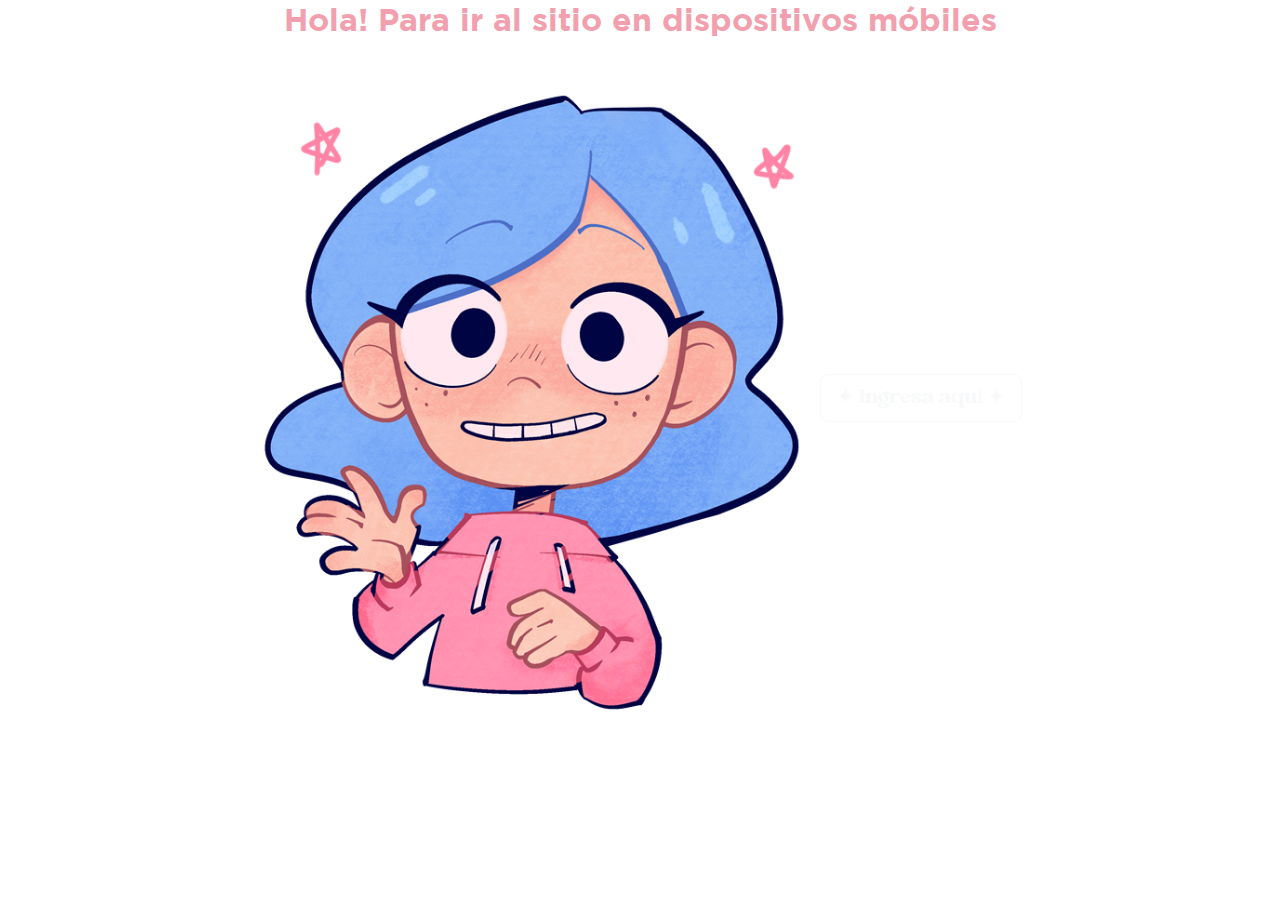
==== commit 875d171a: "Update index.html" ====
--- a/index.html
+++ b/index.html
@@ -9,17 +9,6 @@
         <link href="styles.css" rel="stylesheet" type="text/css" />
 
     </head>
-    <body class="bg-light">
-        <div class="loadingcontainer">
-            <div class="row">
-                <div class="col-12">
-                    <div class="loader">
-                        <div class="circle"></div>
-                        <div class="circle"></div>
-                    </div>
-                </div>
-            </div>
-        </div>
         <div class="hidepc">
         <div class="container text-center">
             <h4>Hola! Para ir al sitio en dispositivos móbiles</h4>
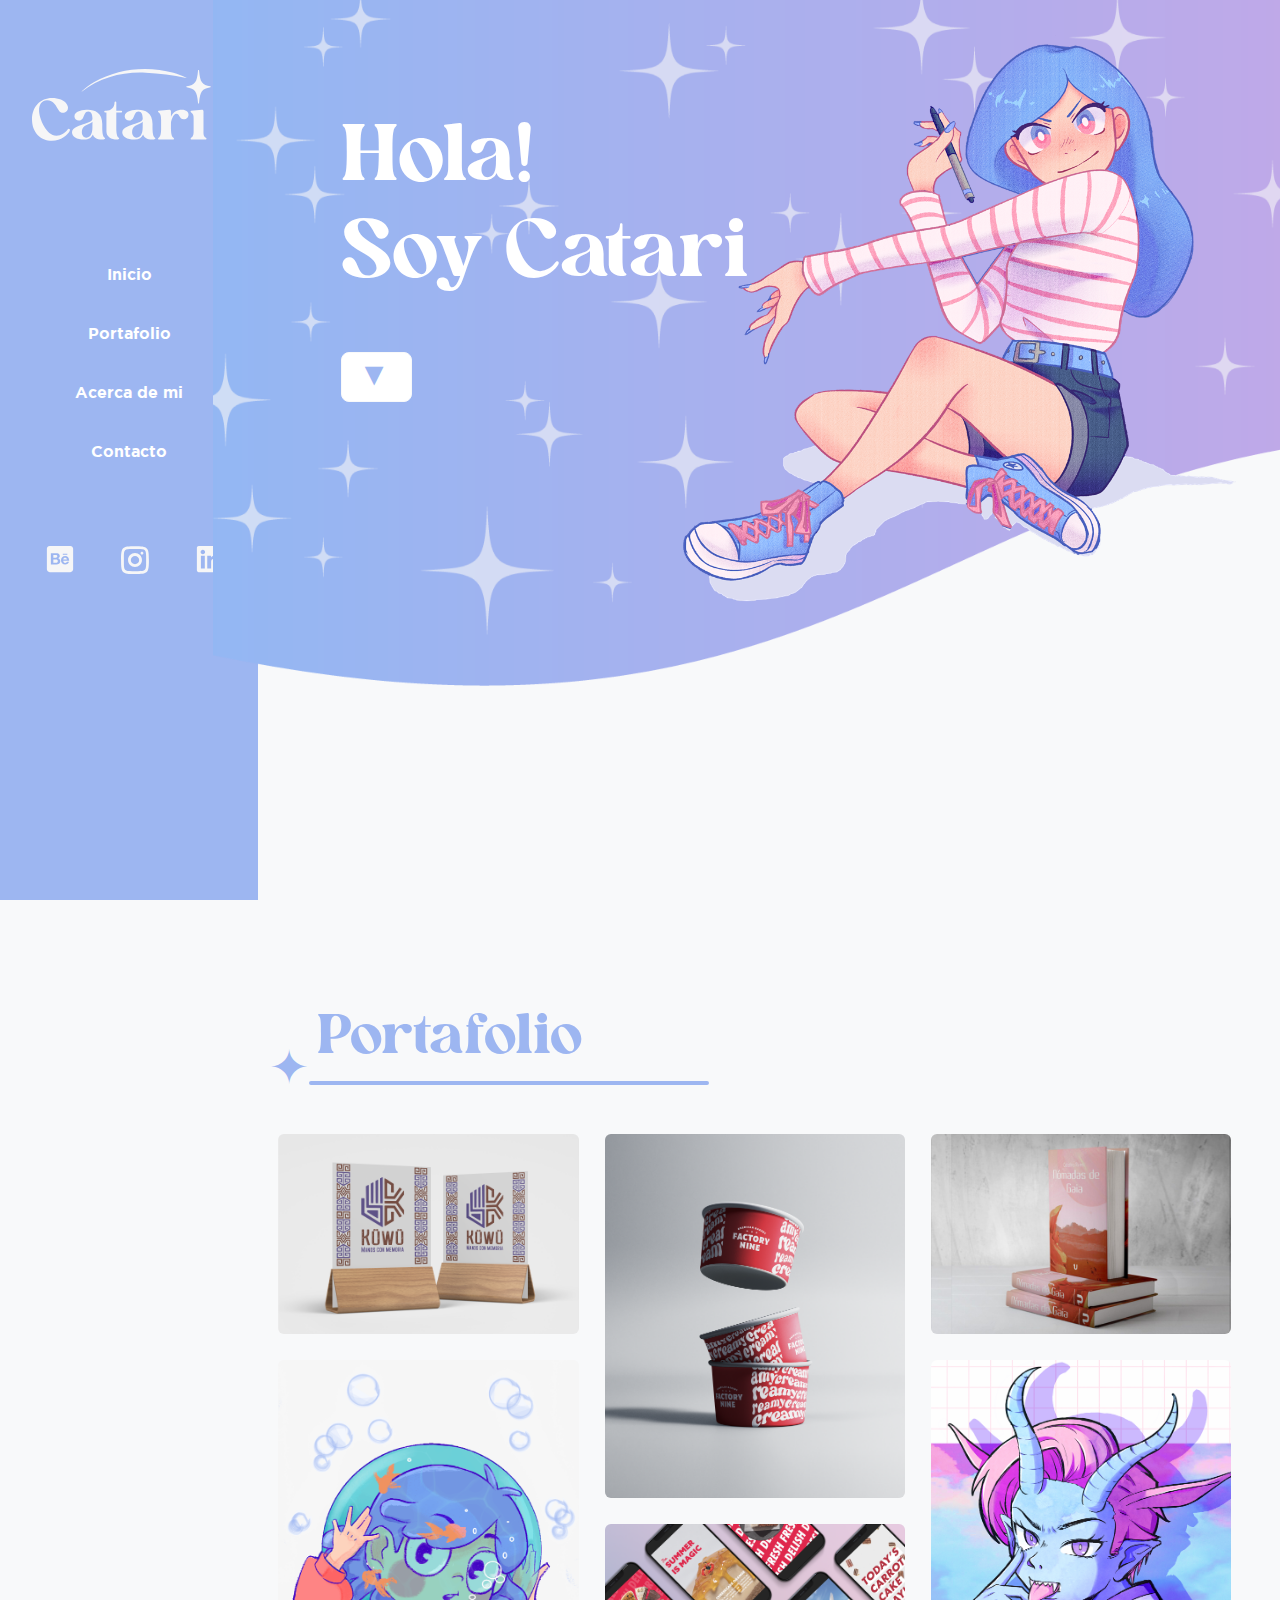
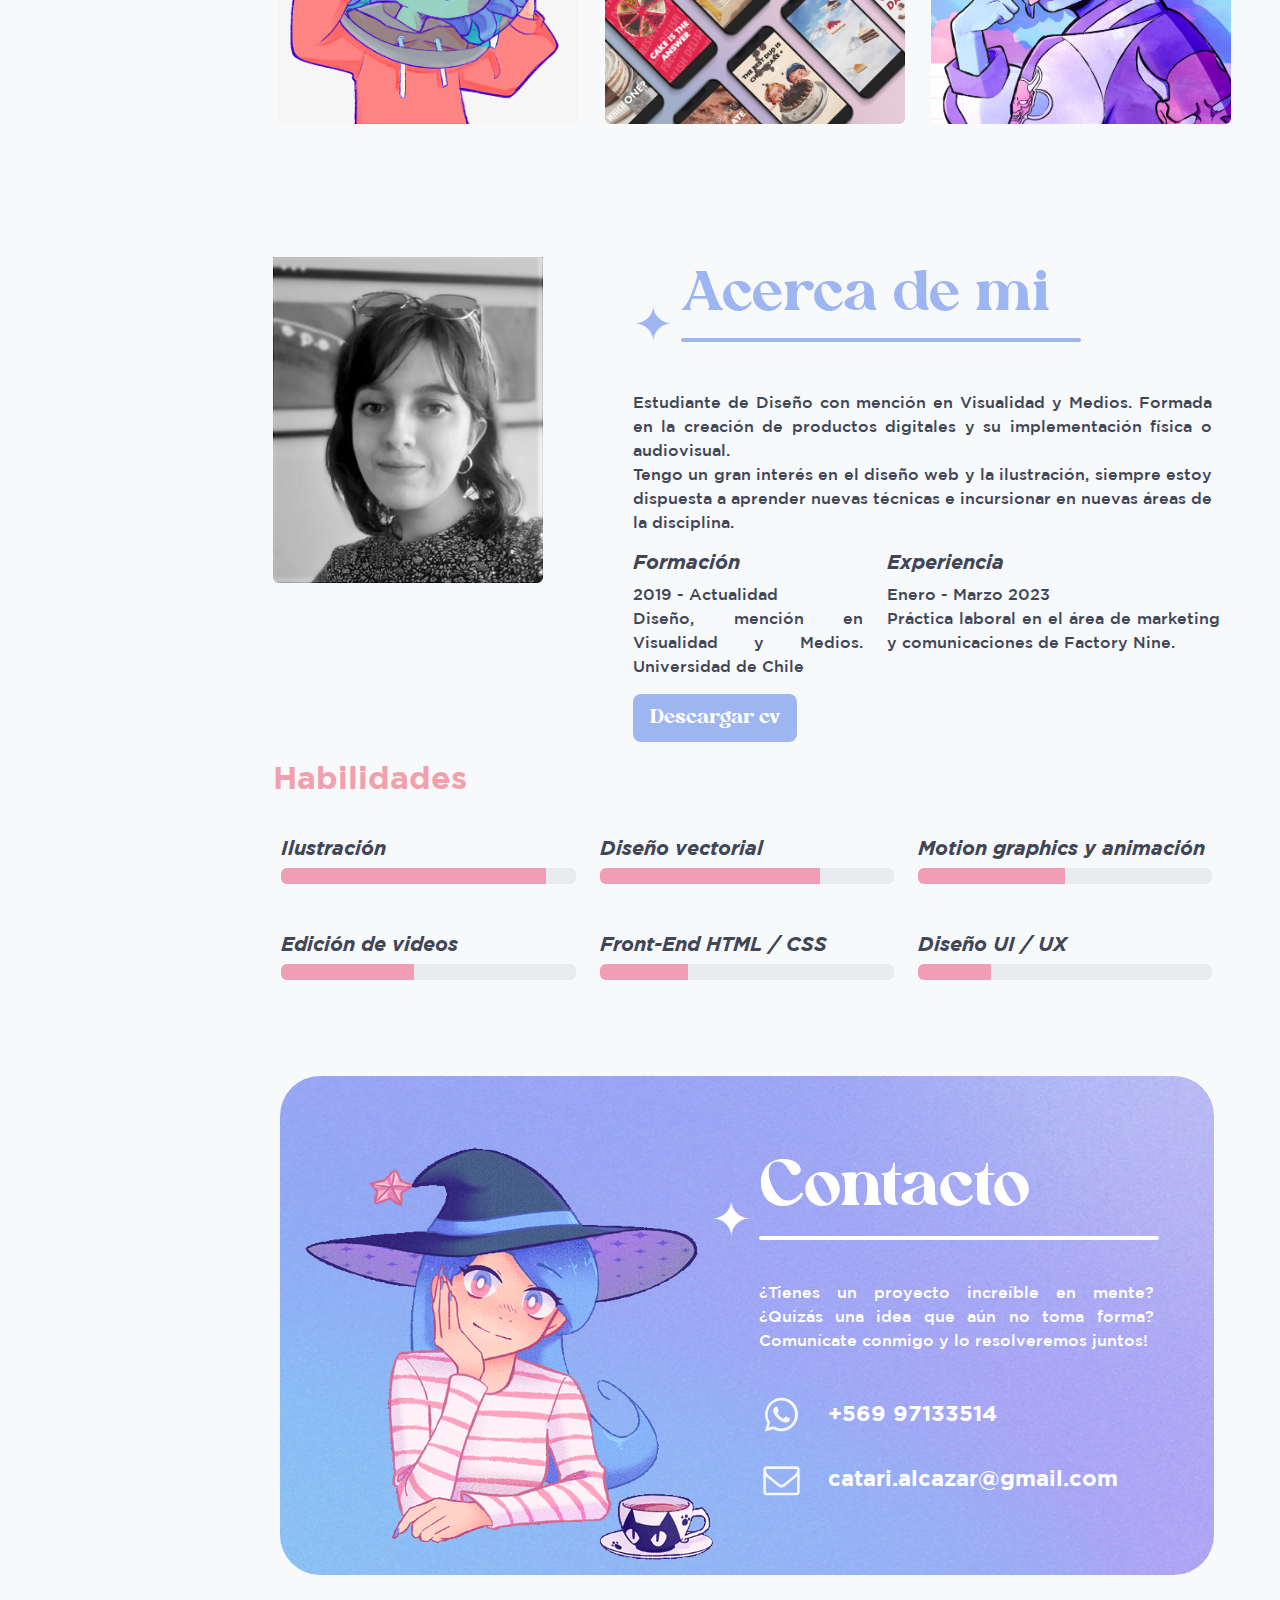
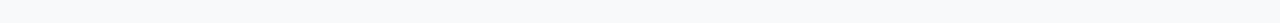
==== commit 001d1563: "Add files via upload" ====
--- a/index.html
+++ b/index.html
@@ -9,6 +9,7 @@
         <link href="styles.css" rel="stylesheet" type="text/css" />
 
     </head>
+    <body class="bg-light">
         <div class="hidepc">
         <div class="container text-center">
             <h4>Hola! Para ir al sitio en dispositivos móbiles</h4>
--- a/styles.css
+++ b/styles.css
@@ -1,53 +1,21 @@
 /*--------------------------------------------------------------
-# Loading screen
---------------------------------------------------------------*/
+# Responsive? Never heard of her
+--------------------------------------------------------------*/
+.hidepc {
+    opacity: 0;
+    display: none;
+    transition: opacity 2s ease-in;
+    height: 100vh;
+    justify-content: center;
+    align-items: center;
+  }
+  
 main {
     opacity: 0;
     display: none;
     transition: opacity 2s ease-in;
 }
 
-.loadingcontainer {
-    display: flex;
-    height: 100vh;
-    justify-content: center;
-    align-items: center;
-}
-
-.loader {
-    animation: rotate 3s linear infinite;
-    height: 50px;
-    transform-origin: bottom center;
-    position: absolute;
-}
-
-@keyframes rotate {
-    to {
-        transform: rotate(360deg);
-    }
-}
-
-.circle {
-    animation: grow 1.5s linear infinite;
-    background-color: #9bb2f2;
-    border-radius: 50%;
-    display: inline-block;
-    margin: -10px;
-    height: 40px;
-    width: 40px;
-    transform: scale(0);
-}
-
-.circle:nth-of-type(2) {
-    animation-delay: 0.75s;
-    background-color: #f0809e;
-}
-
-@keyframes grow {
-    50% {
-        transform: scale(1);
-    }
-}
 /*--------------------------------------------------------------
 # General
 --------------------------------------------------------------*/
@@ -92,10 +60,6 @@
     color: #fff;
     text-decoration: none;
     font: 1.5rem "Gothambold";
-}
-
-a:hover {
-    color: #f2a0ae !important;
 }
 
 /*****************************************/
@@ -138,7 +102,7 @@
     opacity: 1;
     width: 25rem;
     margin: 0;
-    margin-bottom: 5rem;
+    margin-bottom: 3rem;
     margin-left: 3rem;
     border-radius: 5px;
 }
@@ -166,23 +130,6 @@
     background-color: #9db6f1;
 }
 
-@media (max-width: 61.999rem) {
-    .offcanvas-collapse {
-        position: fixed;
-        top: 3.5rem; /* Height of navbar */
-        bottom: 0;
-        left: 100%;
-        width: 100%;
-        overflow-y: auto;
-        visibility: hidden;
-        transition: transform 0.3s ease-in-out, visibility 0.3s ease-in-out;
-    }
-    .offcanvas-collapse.open {
-        visibility: visible;
-        transform: translateX(-100%);
-    }
-}
-
 /*--------------------------------------------------------------
 # Header
 --------------------------------------------------------------*/
@@ -196,7 +143,7 @@
 .banner-effect h2 {
     position: absolute;
     top: 7rem;
-    left: 5vw;
+    left: 10vw;
     z-index: 10;
     animation-duration: 1.2s;
     animation-fill-mode: both;
@@ -219,6 +166,7 @@
 .banner-effect .page-scroll {
     display: block;
     position: absolute;
+    font-size: 2rem;
     letter-spacing: 0.313rem;
     top: 22rem;
     left: 12%;
@@ -228,9 +176,11 @@
     animation-duration: 1.2s;
     animation-fill-mode: both;
     animation-name: slideInRight;
+    transition: 0.5s;
 }
 
 .banner-effect .page-scroll:hover {
+    top: 22.3rem;
     color: #f2a0ae;
 }
 
@@ -451,6 +401,20 @@
     font-family: "Gothambolditalic";
 }
 
+.cv-btn {
+    background-color: #9db6f1;
+    color: #fff;
+}
+
+.cv-btn:hover {
+    background-color: #f2a0ae;
+    color: #fff;
+}
+
+#skills2 .progress-bar {
+    background-color: #F19DB6;
+}
+
 /*--------------------------------------------------------------
 # Contact
 --------------------------------------------------------------*/
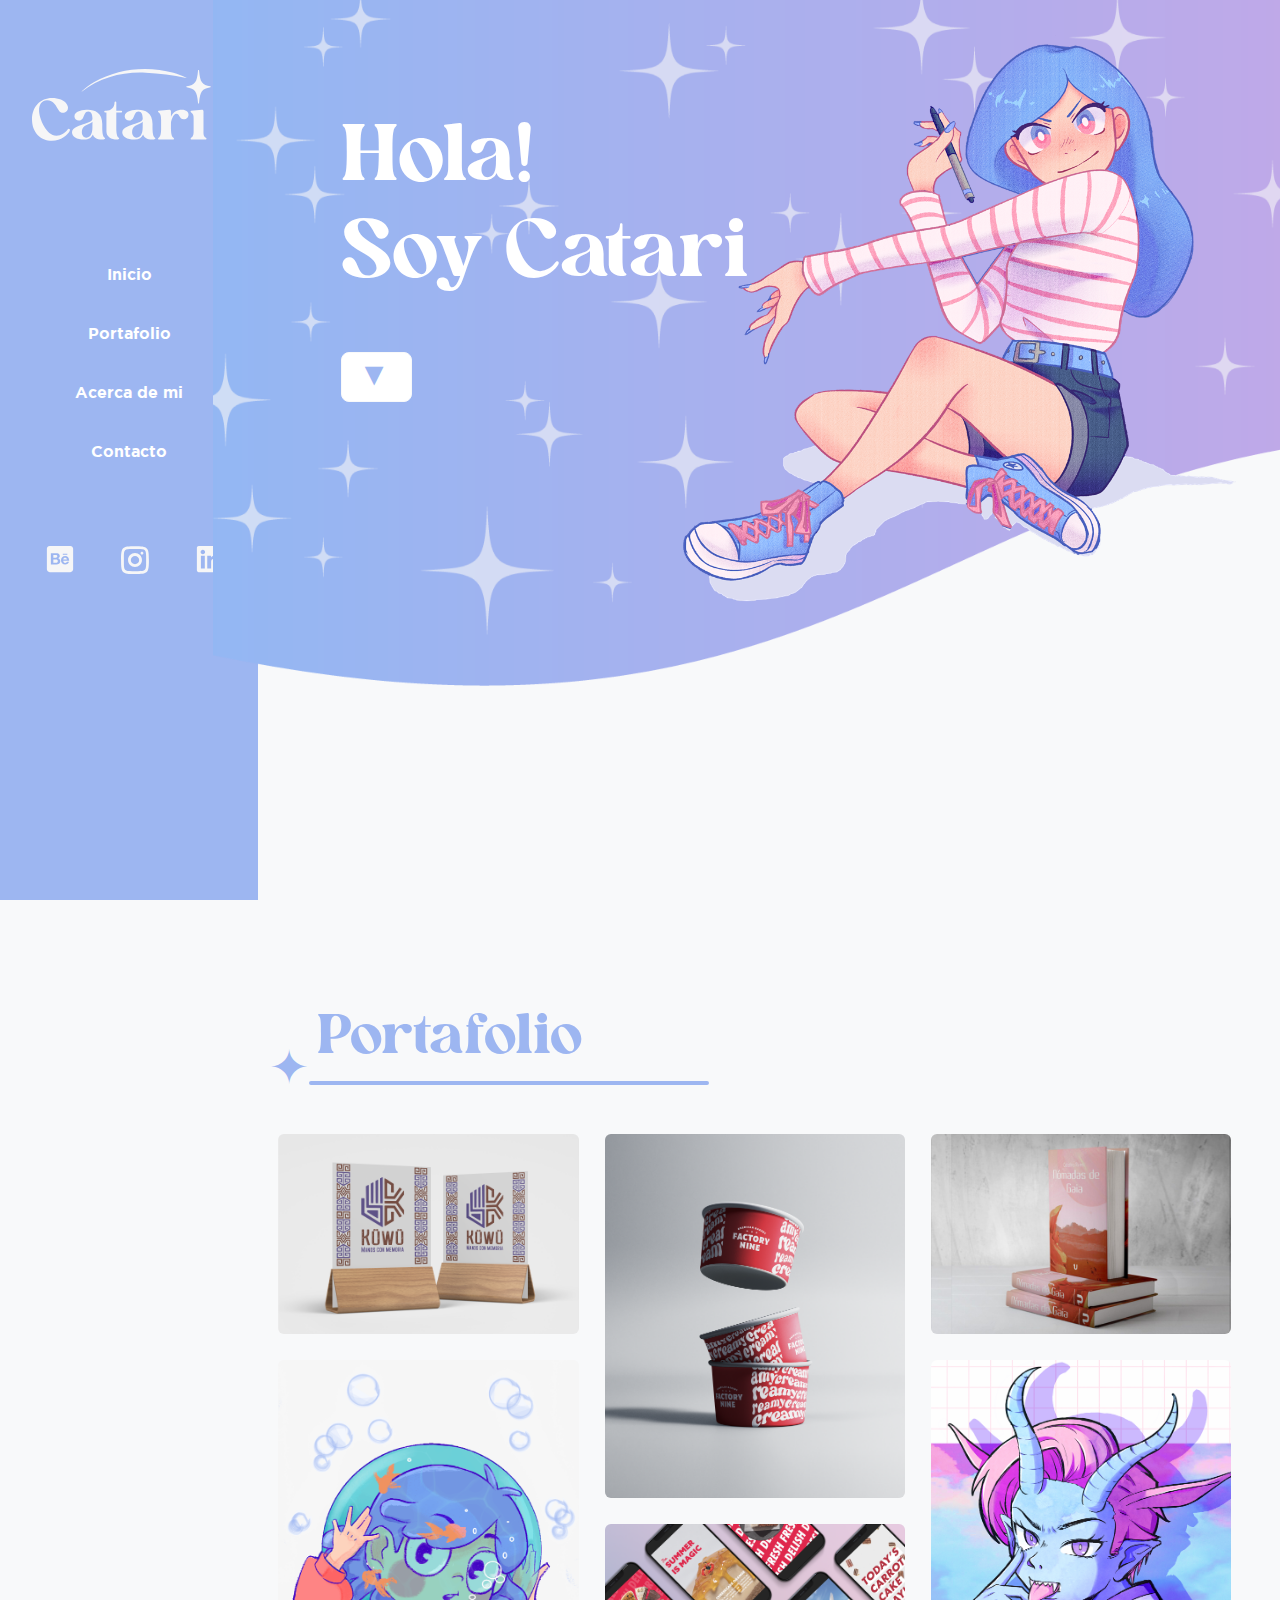
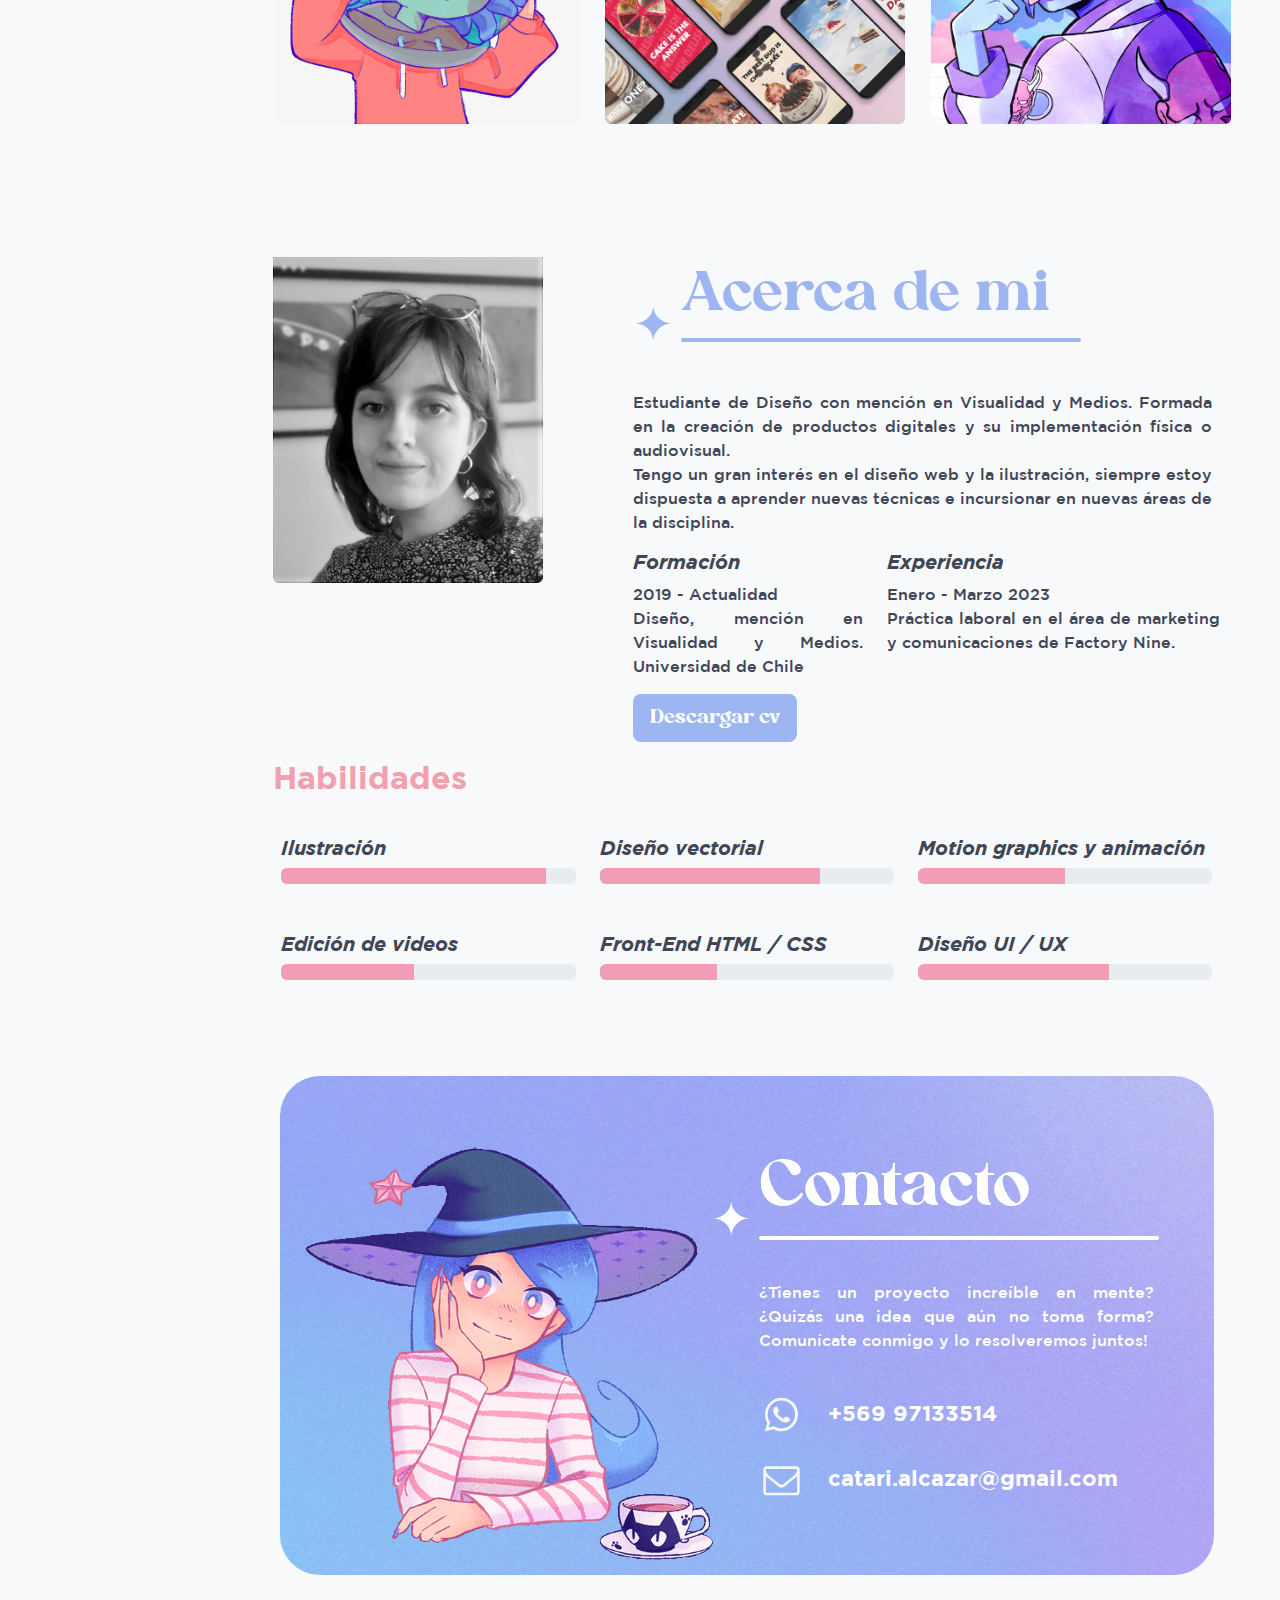
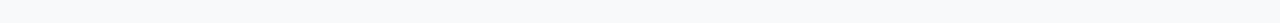
==== commit deefa3d4: "Update index.html" ====
--- a/index.html
+++ b/index.html
@@ -7,15 +7,14 @@
         <link rel="shortcut icon" type="image/x-icon" href="img/faviconb.ico" />
         <link rel="stylesheet" href="https://cdn.jsdelivr.net/npm/bootstrap@5.0.0/dist/css/bootstrap.min.css" />
         <link href="styles.css" rel="stylesheet" type="text/css" />
-
     </head>
     <body class="bg-light">
         <div class="hidepc">
-        <div class="container text-center">
-            <h4>Hola! Para ir al sitio en dispositivos móbiles</h4>
-            <img src="img/imgmobile.png" alt="mobile-img" style="width: 50%;"/>
-            <a class="cv-btn btn btn-outline-light btn-lg" href="mobile.html">✦ Ingresa aquí ✦</a>
-        </div>
+            <div class="container text-center">
+                <h4>Hola! Para ir al sitio en dispositivos móbiles</h4>
+                <img src="img/imgmobile.png" alt="mobile-img" style="width: 50%;" />
+                <a class="cv-btn btn btn-outline-light btn-lg" href="mobile.html">✦ Ingresa aquí ✦</a>
+            </div>
         </div>
         <main>
             <div class="row w-100 m-0">
@@ -69,7 +68,7 @@
                                 Hola!<br />
                                 Soy <span class="inline">Catari</span>
                             </h2>
-                            <a class="page-scroll btn btn-outline-light btn-lg py-0" href=#portafolio>▼</a>
+                            <a class="page-scroll btn btn-outline-light btn-lg py-0" href="#portafolio">▼</a>
                         </div>
                     </header>
 
@@ -159,254 +158,6 @@
                         </div>
                     </div>
 
-                    <!-- Modal para los trabajos -->
-                    <div class="modal fade" id="modal-trabajo-1" tabindex="-1" aria-labelledby="modal-trabajo-1-label" aria-hidden="true">
-                        <div class="modal-dialog modal-lg">
-                            <div class="modal-content">
-                                <div class="modal-header">
-                                    <h4 class="modal-title display-6" id="modal-trabajo-1-label">Küwü - Manos con memoria</h4>
-                                    <button type="button" class="btn-close" data-bs-dismiss="modal" aria-label="Close"></button>
-                                </div>
-                                <div class="container modal-body p-5">
-                                    <div class="row">
-                                        <div class="col-md-6">
-                                            <img src="img/cover1.png" class="img-fluid" alt="Trabajo 1" />
-                                        </div>
-                                        <div class="col-md-6">
-                                            <h5 class="my-1 text-muted">Proyecto editorial universitario</h5>
-
-                                            <p class="text">
-                                                Trabajo desarrollado a partir de la marca de alfarería nativa mapuche Küwü (ex Antü). A partir de los requerimientos expuestos por la emprendedora, se desarrolla una propuesta de identidad de
-                                                marca. A continuación se muestran las piezas del proyecto en las que se tuvo mayor incidencia.
-                                            </p>
-                                        </div>
-                                    </div>
-                                    <h5 class="my-4 text-muted">Imágenes del proyecto</h5>
-
-                                    <div class="mb-3">
-                                        <img src="img/001.png" class="img-fluid" alt="Trabajo 1 Imagen 1" />
-                                    </div>
-                                    <div class="mb-3">
-                                        <img src="img/002.png" class="img-fluid" alt="Trabajo 1 Imagen 2" />
-                                    </div>
-                                </div>
-                            </div>
-                        </div>
-                    </div>
-
-                    <div class="modal fade" id="modal-trabajo-2" tabindex="-1" aria-labelledby="modal-trabajo-2-label" aria-hidden="true">
-                        <div class="modal-dialog modal-lg">
-                            <div class="modal-content">
-                                <div class="modal-header">
-                                    <h4 class="modal-title display-6" id="modal-trabajo-2-label">La Pecera</h4>
-                                    <button type="button" class="btn-close" data-bs-dismiss="modal" aria-label="Close"></button>
-                                </div>
-                                <div class="container modal-body p-5">
-                                    <div class="row">
-                                        <div class="col-md-6">
-                                            <video width="100%" autoplay muted loop>
-                                                <source src="img/003.mp4" type="video/mp4" />
-                                                Your browser does not support the video tag.
-                                            </video>
-                                        </div>
-                                        <div class="col-md-6">
-                                            <h5 class="my-1 text-muted">Proyecto de cómic universitario</h5>
-
-                                            <p class="text">
-                                                Trabajo desarrollado a partir de los conceptos de ficción y no-ficción, a través de los que se buscó expresar la perspectiva personal de lo vivido durante el 2020 en pandemia, representado en
-                                                un cómic con elementos animados.
-                                            </p>
-                                        </div>
-                                    </div>
-                                    <h5 class="my-4 text-muted">Imágenes del proyecto</h5>
-
-                                    <div class="mb-3">
-                                        <video width="100%" autoplay muted loop>
-                                            <source src="img/004.mp4" type="video/mp4" />
-                                            Your browser does not support the video tag.
-                                        </video>
-                                    </div>
-                                    <div class="mb-3">
-                                        <video width="100%" autoplay muted loop>
-                                            <source src="img/005.mp4" type="video/mp4" />
-                                            Your browser does not support the video tag.
-                                        </video>
-                                    </div>
-                                    <div class="mb-3">
-                                        <video width="100%" autoplay muted loop>
-                                            <source src="img/006.mp4" type="video/mp4" />
-                                            Your browser does not support the video tag.
-                                        </video>
-                                    </div>
-                                    <div class="mb-3">
-                                        <img src="img/007.png" class="img-fluid" alt="Trabajo 1 Imagen 2" />
-                                    </div>
-                                </div>
-                            </div>
-                        </div>
-                    </div>
-
-                    <div class="modal fade" id="modal-trabajo-3" tabindex="-1" aria-labelledby="modal-trabajo-3-label" aria-hidden="true">
-                        <div class="modal-dialog modal-lg">
-                            <div class="modal-content">
-                                <div class="modal-header">
-                                    <h4 class="modal-title display-6" id="modal-trabajo-3-label">Práctica en Factory Nine</h4>
-                                    <button type="button" class="btn-close" data-bs-dismiss="modal" aria-label="Close"></button>
-                                </div>
-                                <div class="container modal-body p-5">
-                                    <div class="row">
-                                        <div class="col-md-6">
-                                            <video width="100%" autoplay muted loop>
-                                                <source src="img/008.mp4" type="video/mp4" />
-                                                Your browser does not support the video tag.
-                                            </video>
-                                        </div>
-                                        <div class="col-md-6">
-                                            <h5 class="my-1 text-muted">Rediseños de packaging</h5>
-
-                                            <p class="text">
-                                                Trabajos desarrollados durante mi práctica laboral en el área de marketing y comunicaciones de Factory Nine. Se me encargó rediseños para packaging de helados/postres, stickers para sellar
-                                                productos o distinguir el producto en casos festivos, y el diseño de bolsas de papel parte de un convenio con Rappi. Se espera que en un futuro cercano estos packaging inicien su circulación.
-                                            </p>
-                                        </div>
-                                    </div>
-                                    <h5 class="my-4 text-muted">Imágenes del proyecto</h5>
-
-                                    <div class="mb-3">
-                                        <img src="img/010.png" class="img-fluid" alt="Trabajo 1 Imagen 1" />
-                                    </div>
-                                    <div class="mb-3">
-                                        <img src="img/009.png" class="img-fluid" alt="Trabajo 1 Imagen 1" />
-                                    </div>
-                                </div>
-                            </div>
-                        </div>
-                    </div>
-
-                    <div class="modal fade" id="modal-trabajo-4" tabindex="-1" aria-labelledby="modal-trabajo-4-label" aria-hidden="true">
-                        <div class="modal-dialog modal-lg">
-                            <div class="modal-content">
-                                <div class="modal-header">
-                                    <h4 class="modal-title display-6" id="modal-trabajo-4-label">Práctica en Factory Nine</h4>
-                                    <button type="button" class="btn-close" data-bs-dismiss="modal" aria-label="Close"></button>
-                                </div>
-                                <div class="container modal-body p-5">
-                                    <div class="row">
-                                        <div class="col-md-6">
-                                            <img src="img/cover4.png" class="img-fluid" alt="Trabajo 1 Imagen 1" />
-                                        </div>
-                                        <div class="col-md-6">
-                                            <h5 class="my-1 text-muted">Motion graphics y redes sociales</h5>
-
-                                            <p class="text">
-                                                Trabajos desarrollados durante mi práctica laboral en el área de marketing y comunicaciones de Factory Nine. Se me encargó el desarrollo de contenido gráfico para redes sociales, con un
-                                                enfásis en videos, animación y motion graphics; además de crear una cortina con el logo de la empresa animado, para ser colocado al final de futuros videos, publicidad o comunicados. <br />
-                                                A continuación se encuentra un video compilatorio de los trabajos destacados.
-                                            </p>
-                                        </div>
-                                    </div>
-                                    <h5 class="my-4 text-muted">Video del proyecto</h5>
-
-                                    <div class="mb-3">
-                                        <div class="container col-12 ratio ratio-16x9">
-                                            <iframe src="https://drive.google.com/file/d/1t39yCwUgyTmv0RSAk0nbfWg_qdiB8z0e/preview" allow="autoplay"></iframe>
-                                        </div>
-                                    </div>
-                                </div>
-                            </div>
-                        </div>
-                    </div>
-
-                    <div class="modal fade" id="modal-trabajo-5" tabindex="-1" aria-labelledby="modal-trabajo-5-label" aria-hidden="true">
-                        <div class="modal-dialog modal-lg">
-                            <div class="modal-content">
-                                <div class="modal-header">
-                                    <h4 class="modal-title display-6" id="modal-trabajo-5-label">Otros proyectos destacados</h4>
-                                    <button type="button" class="btn-close" data-bs-dismiss="modal" aria-label="Close"></button>
-                                </div>
-                                <div class="container modal-body p-5">
-                                    <div class="row">
-                                        <div class="col-md-6">
-                                            <img src="img/cover5.jpg" class="img-fluid" alt="Trabajo 1" />
-                                        </div>
-                                        <div class="col-md-6">
-                                            <h5 class="my-1 text-muted">Proyecto editorial universitario</h5>
-
-                                            <p class="text">
-                                                Trabajo desarrollado a partir del concepto de “proyección”. Se ideó una trama/concepto de ciencia ficción, imaginando un futuro lejano pero no imposible, en que la humanidad se ve obligada a
-                                                abandonar su hogar, ahora inhabitable, para adentrarse en lo desconocido. A partir de esto se desarrolló un esbozo del diseño editorial e ilustraciones que tendría este hipotético libro.
-                                            </p>
-                                        </div>
-                                    </div>
-                                    <h5 class="my-4 text-muted">Imágenes del proyecto</h5>
-                                    <div class="mb-3">
-                                        <img src="img/012.png" class="img-fluid" alt="Trabajo 1 Imagen 1" />
-                                    </div>
-                                    <div class="mb-3">
-                                        <img src="img/013.png" class="img-fluid" alt="Trabajo 1 Imagen 1" />
-                                    </div>
-                                    <h5 class="my-4 text-muted">infografías</h5>
-                                    <div class="mb-3">
-                                        <img src="img/015.jpg" class="img-fluid" alt="Trabajo 1 Imagen 2" />
-                                    </div>
-                                    <div class="mb-3">
-                                        <img src="img/016.png" class="img-fluid" alt="Trabajo 1 Imagen 2" />
-                                    </div>
-                                </div>
-                            </div>
-                        </div>
-                    </div>
-
-                    <div class="modal fade" id="modal-trabajo-6" tabindex="-1" aria-labelledby="modal-trabajo-6-label" aria-hidden="true">
-                        <div class="modal-dialog modal-lg">
-                            <div class="modal-content">
-                                <div class="modal-header">
-                                    <h4 class="modal-title display-6" id="modal-trabajo-6-label">Ilustraciones y más</h4>
-                                    <button type="button" class="btn-close" data-bs-dismiss="modal" aria-label="Close"></button>
-                                </div>
-                                <div class="container modal-body p-5">
-                                    <div class="row">
-                                        <div class="col-md-6">
-                                            <video width="100%" autoplay muted loop>
-                                                <source src="img/017.mp4" type="video/mp4" />
-                                                Your browser does not support the video tag.
-                                            </video>
-                                        </div>
-                                        <div class="col-md-6">
-                                            <p class="text">
-                                                Trabajos desarrollados durante mi tiempo libre, con conceptos y personajes propios. Varían desde trabajos universitarios como diseño de personajes, algunas ilustraciones análogas y digitales,
-                                                y un par de ejemplos de mis proyectos personales, que consisten principalmente de extractos de videos musicales reimaginados y reanimados con mis personajes.
-                                            </p>
-                                        </div>
-                                    </div>
-                                    <h5 class="my-4 text-muted">Imágenes del proyecto</h5>
-                                    <div class="mb-3">
-                                        <img src="img/019.png" class="img-fluid" alt="Trabajo 1 Imagen 2" />
-                                    </div>
-                                    <div class="mb-3">
-                                        <img src="img/018.jpg" class="img-fluid" alt="Trabajo 1 Imagen 2" />
-                                    </div>
-                                    <div class="mb-3">
-                                        <img src="img/020.png" class="img-fluid" alt="Trabajo 1 Imagen 2" />
-                                    </div>
-                                    <div class="mb-3">
-                                        <img src="img/022.png" class="img-fluid" alt="Trabajo 1 Imagen 2" />
-                                    </div>
-                                    <div class="mb-3">
-                                        <div class="container col-12 ratio ratio-16x9">
-                                            <iframe src="https://drive.google.com/file/d/17O5859XUB6R3ffR7wSGOPlQOO7heVIp6/preview" allow="autoplay"></iframe>
-                                        </div>
-                                    </div>
-                                    <div class="mb-3">
-                                        <div class="container col-12 ratio ratio-16x9">
-                                            <iframe src="https://drive.google.com/file/d/1EqAM3IgO2qhwOR9n1rZfqKi3NkHud9KW/preview" allow="autoplay"></iframe>
-                                        </div>
-                                    </div>
-                                </div>
-                            </div>
-                        </div>
-                    </div>
-
                     <!-- Acerca de mi -->
                     <section id="acerca-de-mi" class="px-5 mb-5 pt-0">
                         <div class="container">
@@ -427,15 +178,14 @@
                                         <div class="col-md-5">
                                             <h5>Formación</h5>
                                             <p>
-                                                2019 - Actualidad</br>
-                                                Diseño, mención en Visualidad y Medios.
-                                                Universidad de Chile
+                                                2019 - Actualidad<br />
+                                                Diseño, mención en Visualidad y Medios. Universidad de Chile
                                             </p>
                                         </div>
                                         <div class="col-md-7">
                                             <h5>Experiencia</h5>
                                             <p>
-                                                Enero - Marzo 2023</br>
+                                                Enero - Marzo 2023<br />
                                                 Práctica laboral en el área de marketing y comunicaciones de Factory Nine.
                                             </p>
                                         </div>
@@ -480,7 +230,7 @@
                                 <div class="col-4 my-5">
                                     <h5>Front-End HTML / CSS</h5>
                                     <div class="progress">
-                                        <div class="progress-bar" role="progressbar" aria-valuenow="0" aria-valuemin="0" aria-valuemax="100" style="width: 30%;">
+                                        <div class="progress-bar" role="progressbar" aria-valuenow="0" aria-valuemin="0" aria-valuemax="100" style="width: 40%;">
                                             <span id="current-progress"></span>
                                         </div>
                                     </div>
@@ -488,7 +238,7 @@
                                 <div class="col-4 my-5">
                                     <h5>Diseño UI / UX</h5>
                                     <div class="progress">
-                                        <div class="progress-bar" role="progressbar" aria-valuenow="0" aria-valuemin="0" aria-valuemax="100" style="width: 25%;">
+                                        <div class="progress-bar" role="progressbar" aria-valuenow="0" aria-valuemin="0" aria-valuemax="100" style="width: 65%;">
                                             <span id="current-progress"></span>
                                         </div>
                                     </div>
@@ -530,6 +280,253 @@
                     </section>
                 </div>
             </div>
+            <!-- Modal para los trabajos -->
+            <div class="modal fade" id="modal-trabajo-1" tabindex="-1" aria-labelledby="modal-trabajo-1-label" aria-hidden="true">
+                <div class="modal-dialog modal-lg">
+                    <div class="modal-content">
+                        <div class="modal-header">
+                            <h4 class="modal-title display-6" id="modal-trabajo-1-label">Küwü - Manos con memoria</h4>
+                            <button type="button" class="btn-close" data-bs-dismiss="modal" aria-label="Close"></button>
+                        </div>
+                        <div class="container modal-body p-5">
+                            <div class="row">
+                                <div class="col-md-6">
+                                    <img src="img/cover1.png" class="img-fluid" alt="Trabajo 1" />
+                                </div>
+                                <div class="col-md-6">
+                                    <h5 class="my-1 text-muted">Proyecto editorial universitario</h5>
+
+                                    <p class="text">
+                                        Trabajo desarrollado a partir de la marca de alfarería nativa mapuche Küwü (ex Antü). A partir de los requerimientos expuestos por la emprendedora, se desarrolla una propuesta de identidad de marca. A
+                                        continuación se muestran las piezas del proyecto en las que se tuvo mayor incidencia.
+                                    </p>
+                                </div>
+                            </div>
+                            <h5 class="my-4 text-muted">Imágenes del proyecto</h5>
+
+                            <div class="mb-3">
+                                <img src="img/001.png" class="img-fluid" alt="Trabajo 1 Imagen 1" />
+                            </div>
+                            <div class="mb-3">
+                                <img src="img/002.png" class="img-fluid" alt="Trabajo 1 Imagen 2" />
+                            </div>
+                        </div>
+                    </div>
+                </div>
+            </div>
+
+            <div class="modal fade" id="modal-trabajo-2" tabindex="-1" aria-labelledby="modal-trabajo-2-label" aria-hidden="true">
+                <div class="modal-dialog modal-lg">
+                    <div class="modal-content">
+                        <div class="modal-header">
+                            <h4 class="modal-title display-6" id="modal-trabajo-2-label">La Pecera</h4>
+                            <button type="button" class="btn-close" data-bs-dismiss="modal" aria-label="Close"></button>
+                        </div>
+                        <div class="container modal-body p-5">
+                            <div class="row">
+                                <div class="col-md-6">
+                                    <video width="100%" autoplay muted loop>
+                                        <source src="img/003.mp4" type="video/mp4" />
+                                        Your browser does not support the video tag.
+                                    </video>
+                                </div>
+                                <div class="col-md-6">
+                                    <h5 class="my-1 text-muted">Proyecto de cómic universitario</h5>
+
+                                    <p class="text">
+                                        Trabajo desarrollado a partir de los conceptos de ficción y no-ficción, a través de los que se buscó expresar la perspectiva personal de lo vivido durante el 2020 en pandemia, representado en un cómic
+                                        con elementos animados.
+                                    </p>
+                                </div>
+                            </div>
+                            <h5 class="my-4 text-muted">Imágenes del proyecto</h5>
+
+                            <div class="mb-3">
+                                <video width="100%" autoplay muted loop>
+                                    <source src="img/004.mp4" type="video/mp4" />
+                                    Your browser does not support the video tag.
+                                </video>
+                            </div>
+                            <div class="mb-3">
+                                <video width="100%" autoplay muted loop>
+                                    <source src="img/005.mp4" type="video/mp4" />
+                                    Your browser does not support the video tag.
+                                </video>
+                            </div>
+                            <div class="mb-3">
+                                <video width="100%" autoplay muted loop>
+                                    <source src="img/006.mp4" type="video/mp4" />
+                                    Your browser does not support the video tag.
+                                </video>
+                            </div>
+                            <div class="mb-3">
+                                <img src="img/007.png" class="img-fluid" alt="Trabajo 1 Imagen 2" />
+                            </div>
+                        </div>
+                    </div>
+                </div>
+            </div>
+
+            <div class="modal fade" id="modal-trabajo-3" tabindex="-1" aria-labelledby="modal-trabajo-3-label" aria-hidden="true">
+                <div class="modal-dialog modal-lg">
+                    <div class="modal-content">
+                        <div class="modal-header">
+                            <h4 class="modal-title display-6" id="modal-trabajo-3-label">Práctica en Factory Nine</h4>
+                            <button type="button" class="btn-close" data-bs-dismiss="modal" aria-label="Close"></button>
+                        </div>
+                        <div class="container modal-body p-5">
+                            <div class="row">
+                                <div class="col-md-6">
+                                    <video width="100%" autoplay muted loop>
+                                        <source src="img/008.mp4" type="video/mp4" />
+                                        Your browser does not support the video tag.
+                                    </video>
+                                </div>
+                                <div class="col-md-6">
+                                    <h5 class="my-1 text-muted">Rediseños de packaging</h5>
+
+                                    <p class="text">
+                                        Trabajos desarrollados durante mi práctica laboral en el área de marketing y comunicaciones de Factory Nine. Se me encargó rediseños para packaging de helados/postres, stickers para sellar productos o
+                                        distinguir el producto en casos festivos, y el diseño de bolsas de papel parte de un convenio con Rappi. Se espera que en un futuro cercano estos packaging inicien su circulación.
+                                    </p>
+                                </div>
+                            </div>
+                            <h5 class="my-4 text-muted">Imágenes del proyecto</h5>
+
+                            <div class="mb-3">
+                                <img src="img/010.png" class="img-fluid" alt="Trabajo 1 Imagen 1" />
+                            </div>
+                            <div class="mb-3">
+                                <img src="img/009.png" class="img-fluid" alt="Trabajo 1 Imagen 1" />
+                            </div>
+                        </div>
+                    </div>
+                </div>
+            </div>
+
+            <div class="modal fade" id="modal-trabajo-4" tabindex="-1" aria-labelledby="modal-trabajo-4-label" aria-hidden="true">
+                <div class="modal-dialog modal-lg">
+                    <div class="modal-content">
+                        <div class="modal-header">
+                            <h4 class="modal-title display-6" id="modal-trabajo-4-label">Práctica en Factory Nine</h4>
+                            <button type="button" class="btn-close" data-bs-dismiss="modal" aria-label="Close"></button>
+                        </div>
+                        <div class="container modal-body p-5">
+                            <div class="row">
+                                <div class="col-md-6">
+                                    <img src="img/cover4.png" class="img-fluid" alt="Trabajo 1 Imagen 1" />
+                                </div>
+                                <div class="col-md-6">
+                                    <h5 class="my-1 text-muted">Motion graphics y redes sociales</h5>
+
+                                    <p class="text">
+                                        Trabajos desarrollados durante mi práctica laboral en el área de marketing y comunicaciones de Factory Nine. Se me encargó el desarrollo de contenido gráfico para redes sociales, con un enfásis en
+                                        videos, animación y motion graphics; además de crear una cortina con el logo de la empresa animado, para ser colocado al final de futuros videos, publicidad o comunicados. <br />
+                                        A continuación se encuentra un video compilatorio de los trabajos destacados.
+                                    </p>
+                                </div>
+                            </div>
+                            <h5 class="my-4 text-muted">Video del proyecto</h5>
+
+                            <div class="mb-3">
+                                <div class="container col-12 ratio ratio-16x9">
+                                    <iframe src="https://drive.google.com/file/d/1t39yCwUgyTmv0RSAk0nbfWg_qdiB8z0e/preview" allow="autoplay" allowfullscreen></iframe>
+                                </div>
+                            </div>
+                        </div>
+                    </div>
+                </div>
+            </div>
+
+            <div class="modal fade" id="modal-trabajo-5" tabindex="-1" aria-labelledby="modal-trabajo-5-label" aria-hidden="true">
+                <div class="modal-dialog modal-lg">
+                    <div class="modal-content">
+                        <div class="modal-header">
+                            <h4 class="modal-title display-6" id="modal-trabajo-5-label">Otros proyectos destacados</h4>
+                            <button type="button" class="btn-close" data-bs-dismiss="modal" aria-label="Close"></button>
+                        </div>
+                        <div class="container modal-body p-5">
+                            <div class="row">
+                                <div class="col-md-6">
+                                    <img src="img/cover5.jpg" class="img-fluid" alt="Trabajo 1" />
+                                </div>
+                                <div class="col-md-6">
+                                    <h5 class="my-1 text-muted">Proyecto editorial universitario</h5>
+
+                                    <p class="text">
+                                        Trabajo desarrollado a partir del concepto de “proyección”. Se ideó una trama/concepto de ciencia ficción, imaginando un futuro lejano pero no imposible, en que la humanidad se ve obligada a abandonar
+                                        su hogar, ahora inhabitable, para adentrarse en lo desconocido. A partir de esto se desarrolló un esbozo del diseño editorial e ilustraciones que tendría este hipotético libro.
+                                    </p>
+                                </div>
+                            </div>
+                            <h5 class="my-4 text-muted">Imágenes del proyecto</h5>
+                            <div class="mb-3">
+                                <img src="img/012.png" class="img-fluid" alt="Trabajo 1 Imagen 1" />
+                            </div>
+                            <div class="mb-3">
+                                <img src="img/013.png" class="img-fluid" alt="Trabajo 1 Imagen 1" />
+                            </div>
+                            <h5 class="my-4 text-muted">infografías</h5>
+                            <div class="mb-3">
+                                <img src="img/015.jpg" class="img-fluid" alt="Trabajo 1 Imagen 2" />
+                            </div>
+                            <div class="mb-3">
+                                <img src="img/016.png" class="img-fluid" alt="Trabajo 1 Imagen 2" />
+                            </div>
+                        </div>
+                    </div>
+                </div>
+            </div>
+
+            <div class="modal fade" id="modal-trabajo-6" tabindex="-1" aria-labelledby="modal-trabajo-6-label" aria-hidden="true">
+                <div class="modal-dialog modal-lg">
+                    <div class="modal-content">
+                        <div class="modal-header">
+                            <h4 class="modal-title display-6" id="modal-trabajo-6-label">Ilustraciones y más</h4>
+                            <button type="button" class="btn-close" data-bs-dismiss="modal" aria-label="Close"></button>
+                        </div>
+                        <div class="container modal-body p-5">
+                            <div class="row">
+                                <div class="col-md-6">
+                                    <video width="100%" autoplay muted loop>
+                                        <source src="img/017.mp4" type="video/mp4" />
+                                        Your browser does not support the video tag.
+                                    </video>
+                                </div>
+                                <div class="col-md-6">
+                                    <p class="text">
+                                        Trabajos desarrollados durante mi tiempo libre, con conceptos y personajes propios. Varían desde trabajos universitarios como diseño de personajes, algunas ilustraciones análogas y digitales, y un par
+                                        de ejemplos de mis proyectos personales, que consisten principalmente de extractos de videos musicales reimaginados y reanimados con mis personajes.
+                                    </p>
+                                </div>
+                            </div>
+                            <h5 class="my-4 text-muted">Imágenes del proyecto</h5>
+                            <div class="mb-3">
+                                <img src="img/019.png" class="img-fluid" alt="Trabajo 1 Imagen 2" />
+                            </div>
+                            <div class="mb-3">
+                                <img src="img/018.jpg" class="img-fluid" alt="Trabajo 1 Imagen 2" />
+                            </div>
+                            <div class="mb-3">
+                                <img src="img/020.png" class="img-fluid" alt="Trabajo 1 Imagen 2" />
+                            </div>
+                            <div class="mb-3">
+                                <img src="img/022.png" class="img-fluid" alt="Trabajo 1 Imagen 2" />
+                            </div>
+                            <div class="mb-3">
+                                <div class="container col-12 ratio ratio-16x9">
+                                    <iframe src="https://drive.google.com/file/d/17O5859XUB6R3ffR7wSGOPlQOO7heVIp6/preview" allow="autoplay" allowfullscreen></iframe>
+                                </div>
+                            </div>
+                            <div class="mb-3">
+                                <div class="container col-12 ratio ratio-16x9">
+                                    <iframe src="https://drive.google.com/file/d/1EqAM3IgO2qhwOR9n1rZfqKi3NkHud9KW/preview" allow="autoplay" allowfullscreen></iframe>
+                                </div>
+                            </div>
+                        </div>
+                    </div>
+                </div>
+            </div>
         </main>
         <script src="scripts.js"></script>
         <script src="https://cdn.jsdelivr.net/npm/bootstrap@5.3.0-alpha3/dist/js/bootstrap.bundle.min.js" integrity="sha384-ENjdO4Dr2bkBIFxQpeoTz1HIcje39Wm4jDKdf19U8gI4ddQ3GYNS7NTKfAdVQSZe" crossorigin="anonymous"></script>
